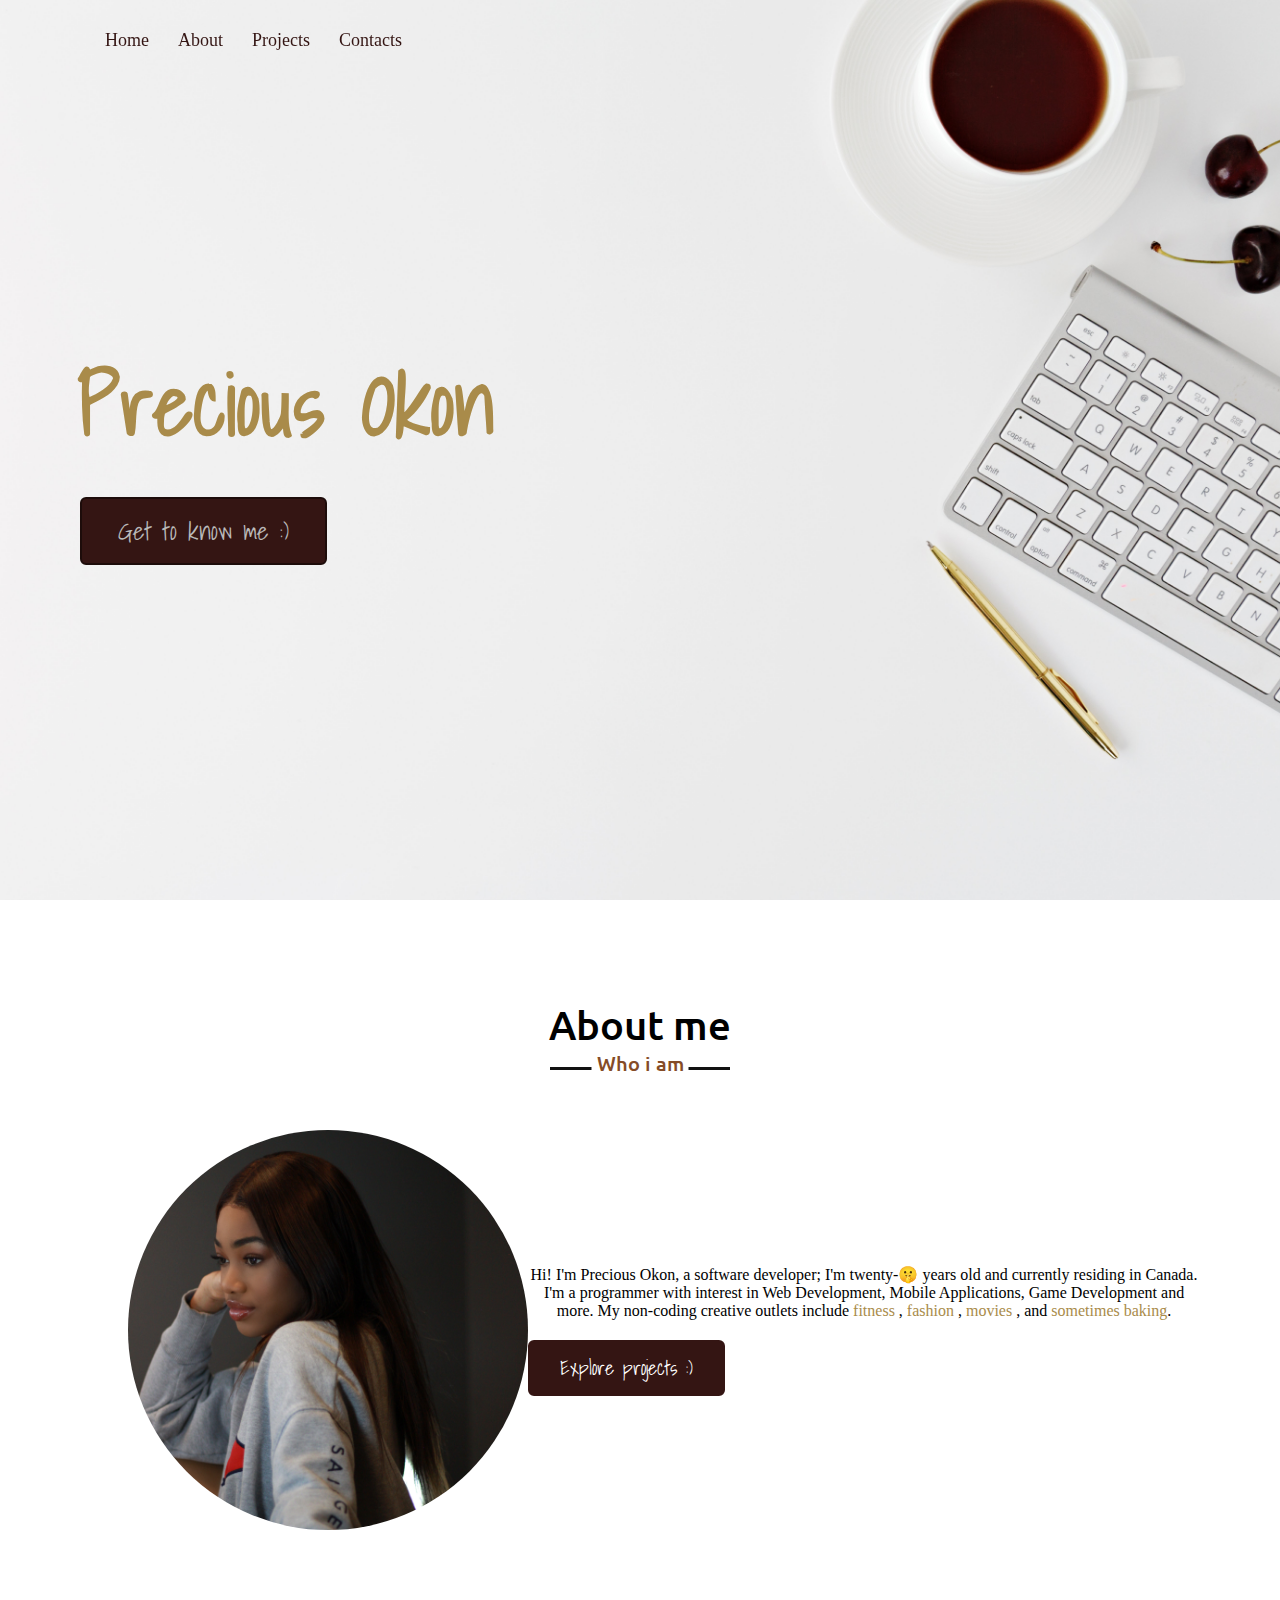
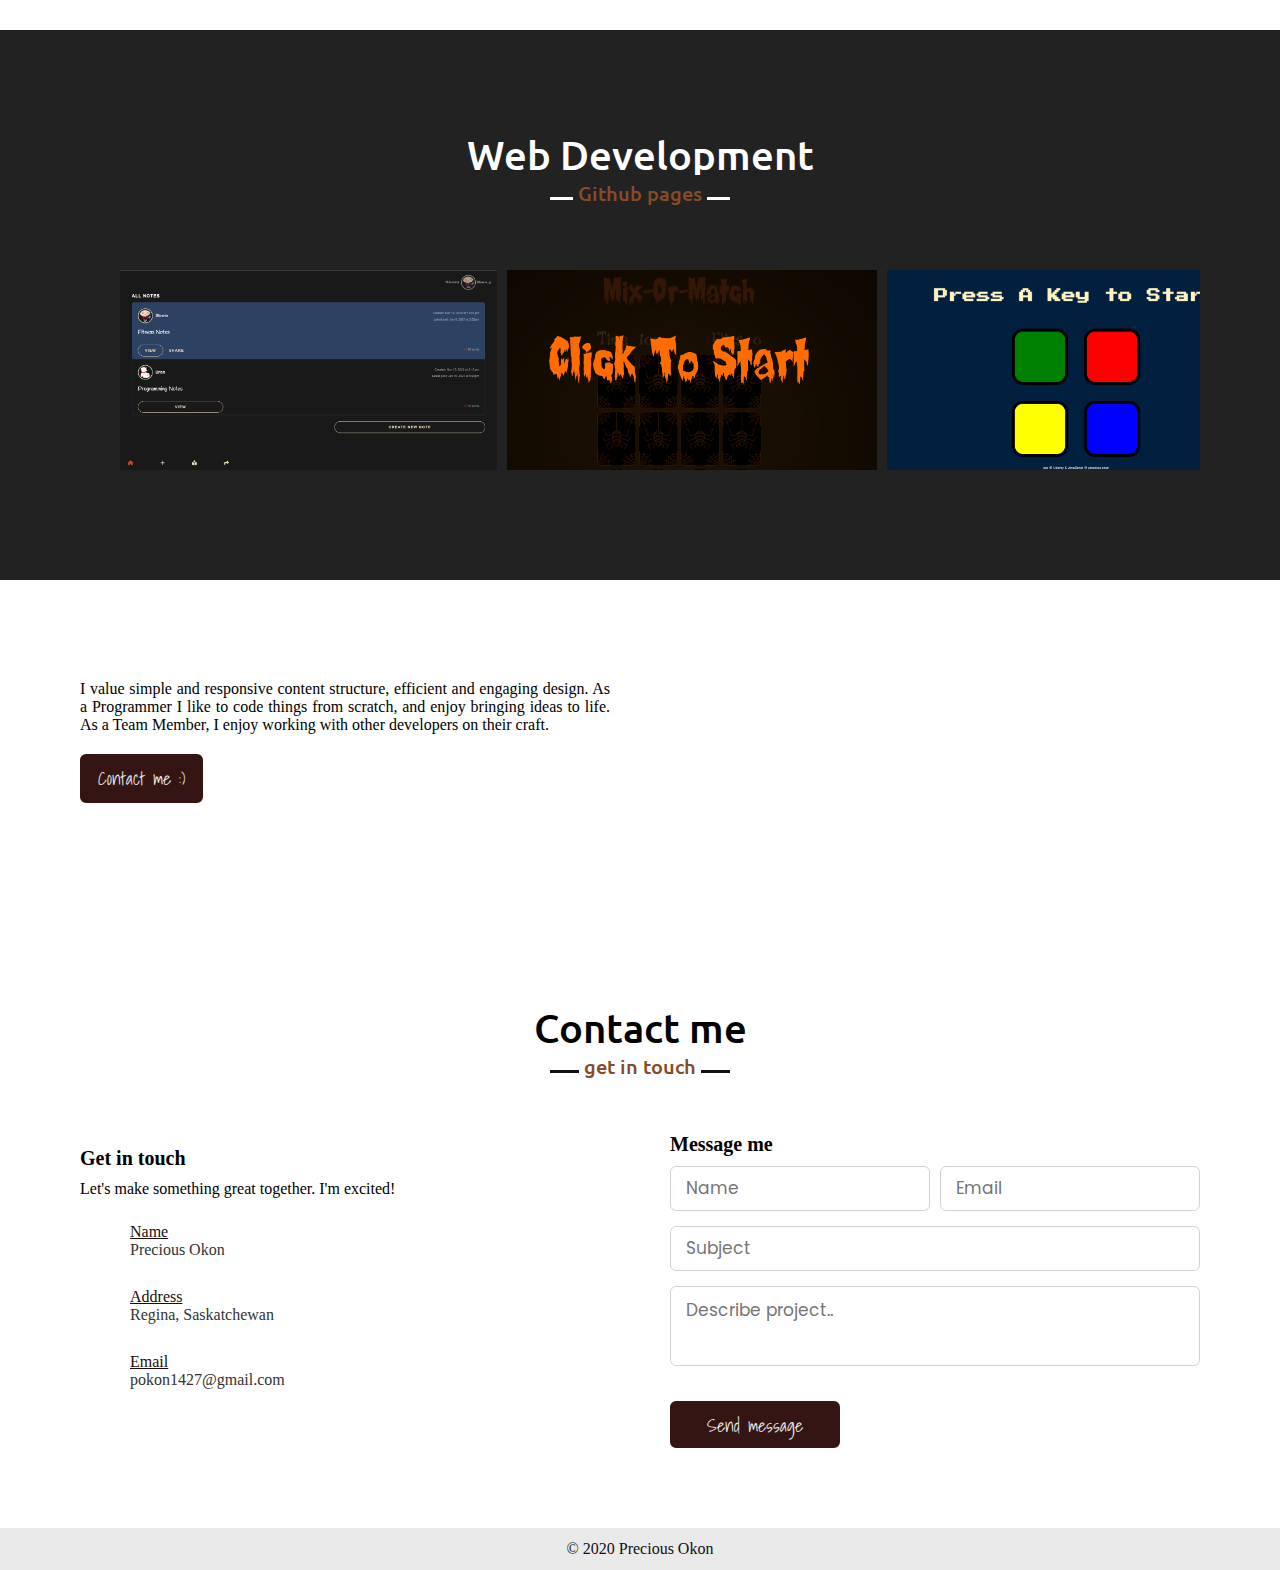
==== index.html @ 1f44113d "Initial commit via uploads" ====
<!DOCTYPE html>
<html lang="en">

<head>
    <meta charset="UTF-8">
    <meta name="viewport" content="width=device-width, initial-scale=1.0">
    <title>Precious Okon</title>
    <link href="mystyle.css" rel="stylesheet">
    <!-- <script src="https://kit.fontawesome.com/a076d05399.js"></script> -->
    <script src="https://cdnjs.cloudflare.com/ajax/libs/typed.js/2.0.11/typed.min.js"></script>
    <script src="https://code.jquery.com/jquery-3.5.1.js"></script>
    <script src="https://cdnjs.cloudflare.com/ajax/libs/waypoints/4.0.1/jquery.waypoints.min.js"></script>
    <script src="https://cdnjs.cloudflare.com/ajax/libs/OwlCarousel2/2.3.4/owl.carousel.min.js"></script>
    <link rel="stylesheet"
        href="https://cdnjs.cloudflare.com/ajax/libs/OwlCarousel2/2.3.4/assets/owl.carousel.min.css" />
        <link rel="preconnect" href="https://fonts.gstatic.com">
    <link href="https://fonts.googleapis.com/css2?family=Merriweather&family=Montserrat&family=Sacramento&display=swap"
        rel="stylesheet">
        <link rel="preconnect" href="https://fonts.googleapis.com"> 
<link rel="preconnect" href="https://fonts.gstatic.com" crossorigin> 
<link href="https://fonts.googleapis.com/css2?family=Shadows+Into+Light&display=swap" rel="stylesheet">
        <link rel="preconnect" href="https://fonts.googleapis.com">
<link rel="preconnect" href="https://fonts.gstatic.com" crossorigin>
<link href="https://fonts.googleapis.com/css2?family=Benne&display=swap" rel="stylesheet">
</head>

<body>
    <div class="scroll-up-btn">
        <i class="fas fa-angle-up"></i>
    </div>
    <nav class="navbar">
        <div class="max-width">

            <ul class="menu">
                <li><a href="#home" class="menu-btn">Home</a></li>
                <li><a href="#about" class="menu-btn">About</a></li>
                <li><a href="#services" class="menu-btn">Projects</a></li>
                <!-- <li><a href="#skills" class="menu-btn">Skills</a></li> -->
                <li><a href="#contact" class="menu-btn">Contacts</a></li>
            </ul>
            <div class="menu-btn">
                <i class="fas fa-bars"></i>
            </div>
        </div>
    </nav>

    <!-- home section start -->
    <section class="home" id="home">
        <div class="max-width">
            <div class="home-content">
                <div class="text-2">Precious Okon</div>
                <div class="text-3"><span class="typing"></span></div>
                <a href="#about">Get to know me :)</a>
            </div>
        </div>
    </section>

    <!-- about section starts here -->
    <section class="about" id="about">
        <div class="max-width">
            <h2 class="title">About me</h2>
            <div class="about-content">
                <div class="column left">
                    <img src="Assets1/banner.jpg" alt="">
                </div>
                <div class="column right">
                    <!-- <div class="text"><span class="typing-2"></span></div> -->
                    <p>Hi! I'm Precious Okon, a software developer; I'm twenty-🤫 years old and currently residing in Canada.
                        I'm a programmer with interest in Web Development, Mobile Applications, Game Development and more. 
                    My non-coding creative outlets include
                     <span class="about-me-links">fitness 
                     </span>, 
                     <span class="about-me-links">
                    fashion
                     </span>,
                     <span class="about-me-links">movies 
                    </span>,  and 
                     <span class="about-me-links">
                    sometimes baking</span>.
                    </p>
                    <a href="#services">Explore projects :)</a>
                </div>
            </div>
        </div>
    </section>

    <!-- Web development projects section starts here -->
    <section class="services" id="services">
        <div class="max-width">
            <h2 class="title">Web Development</h2>
            <div class="serv-content">
               
                <div class="row">
                    <!-- <h2>Current projects</h2> -->
                    <div class="row_posters">
                            <img src="Assets1/netfixcloneDesktopview.png" alt="" class="row_poster row_posterLarge">
                            <img src="Assets1/notemakingapp.png" alt="" class="row_poster row_posterLarge">
                            <img src="Assets1/Screen Shot 2021-03-26 at 11.28.05 PM.png" alt="" class="row_poster row_posterLarge">
                            <img src="Assets1/Screen Shot 2022-01-30 at 10.57.35 PM.png" alt="" class="row_poster row_posterLarge">
                            <img src="Assets1/noteapp.png" alt="" class="row_poster row_posterLarge">
                    </div>
                </div>

            </div>
        </div>
    </section>

    <!-- skills section start  -->
    <section class="skills" id="skills">
        <div class="max-width">
            <div class="skills-content">
                <div class="column left">
                    <p>I value simple and responsive content structure, efficient and engaging design. As a Programmer I like to code things from scratch, and enjoy bringing ideas to life. As a Team Member, I enjoy working with other developers on their craft.</p>
                    <a href="#contact">Contact me :)</a>
                </div>
            </div>
        </div>
    </section>


    <!-- contact section starts  -->

    <section class="contact" id="contact">
        <div class="max-width">
            <h2 class="title">Contact me</h2>
            <div class="contact-content">
                <div class="column left">
                    <div class="text">Get in touch</div>
                    <p>Let's make something great together. I'm excited!</p>
                    <div class="icons">
                        <div class="row">
                            <i class="fas fa-user"></i>
                            <div class="info">
                                <div class="head">Name</div>
                                <div class="sub-title">Precious Okon</div>
                            </div>
                        </div>
                        <div class="row">
                            <i class="fas fa-map-marker-alt"></i>
                            <div class="info">
                                <div class="head">Address</div>
                                <div class="sub-title">Regina, Saskatchewan</div>
                            </div>
                        </div>
                        <div class="row">
                            <i class="fas fa-envelope"></i>
                            <div class="info">
                                <div class="head">Email</div>
                                <div class="sub-title">pokon1427@gmail.com</div>
                            </div>
                        </div>
                    </div>
                </div>
                <div class="column right">
                    <div class="text">Message me</div>
                    <form action="mailto:pokon1427@gmail.com" method="post" enctype="text/plain">
                        <div class="fields">
                            <div class="field name">
                                <input type="text" name="name" placeholder="Name" required>
                            </div>
                            <div class="field emial">
                                <input type="emial" name="mail" placeholder="Email" required>
                            </div>
                        </div>
                        <div class="field">
                            <input type="text" name="subject" placeholder="Subject" required>
                        </div>
                        <div class="field textarea">
                            <textarea cols="30" rows="10" name="project" placeholder="Describe project.." required></textarea>
                        </div>
                        <div class="button">
                            <button type="submit" value="send">Send message</button>
                        </div>
                    </form>
                </div>
            </div>
        </div>
    </section>


    <!-- footer section starts  -->
    <footer>
        <span> <span class= "far fa-copyright"></span>© 2020 Precious Okon</span>
    </footer>



    <script src="myscript.js"></script>
</body>

</html>
---- mystyle.css ----
@import url('https://fonts.googleapis.com/css2?family=Poppins:wght@400;500;600;700&family=Ubuntu:wght@400;500;700&display=swap');

*{
    margin: 0;
    padding: 0;
    box-sizing: border-box;
    text-decoration: none;
}
html {
    scroll-behavior: initial;
}
.max-width{
    max-width: 1300px;
    padding: 0 80px;
    margin: auto;
}

/* Navbar styling*/
.navbar{
    position: fixed;
    width: 100%;
    z-index: 999;
    padding: 30px 0;
    font-family: Didot, serif;
    transition: all 0.3s ease;
}
.navbar.sticky{
    padding: 15px 0;
    background: #EAEAEA;
}

.navbar .max-width{
    display: flex;
    align-items: center;
    justify-content: space-between;
}
.navbar .menu li{
    list-style: none;
    display: inline-block;
}
.navbar .menu li a{
    display: block;
    color: #341513;
    font-size: 18px;
    font-weight: 500;
    margin-left: 25px;
    transition: color 0.3s ease;
}
.navbar .menu li a:hover{
    color: #ebebeb;
}
.navbar.sticky .menu li a:hover{
    color: #ebebeb;
}

/* menu button styling */
.menu-btn{
    color: #341513;
    font-size: 23px;
    cursor: pointer;
}

.scroll-up-btn{
    position: fixed;
    height: 45px;
    width: 42px;
    background: #341513;
    right: 30px;
    bottom: 10px;
    text-align: center;
    line-height: 45px;
    color: #fff;
    z-index: 9999;
    font-size: 30px;
    border-radius: 6px;
    cursor: pointer;
    opacity: 0;
    pointer-events: none;
    transition: all 0.3s ease;
}
.scroll-up-btn.show{
    bottom: 30px;
    opacity: 1;
    pointer-events: auto;
}

/* home section styling */
.home{
    display: flex;
    background: url("Assets1/leone-venter-VieM9BdZKFo-unsplash.jpg") no-repeat center;
    background-size: cover;
    height: 100vh;
    color: #A98B4A;
    min-height: 400px;
    font-family: 'Shadows Into Light', cursive;
}
.home .max-width{
    margin: auto 0 auto 40px;
}
.home .home-content .text-1{
    font-size: 37px;
}
.home .home-content .text-2{
    font-size: 85px;
    font-weight: 600;
    margin-left: -3px;
}
.home .home-content .text-3{
    font-size: 50px;
    margin: 5px 0;
}
.home .home-content .text-3 span{
    color: #b9b9b9;
    font-weight: 600;
}
.home .home-content a{
    display: inline-block;
    background: #341513;
    color: #b9b9b9;
    font-size: 25px;
    padding: 12px 36px;
    margin-top: 20px;
    border-radius: 6px;
    font-family: 'Shadows Into Light', cursive;
    border: 2px solid #1d0c0a;
    transition: all 0.3s ease;
}
.home .home-content a:hover{
    color: #1d0c0a;
    background: none;
}

/* Styling Project row */
.row_poster{
    width: 100%;
    object-fit: contain;
    max-height: 100px;
    margin-right: 10px;
    transition: transform 450ms;
}
.row_posters{
    display: flex;
    overflow-y: hidden;
    overflow-x: scroll;
    padding: 10px;
}
.row_poster:hover{
    transform: scale(1.18);
}
.row_posters::-webkit-scrollbar{
    display: none;
}
.row_posterLarge{
    max-height: 200px;
}
.row_posterLarge:hover{
    transform: scale(1.19);
}
.row{
    color: #eee;
    margin-left: 20px;
}
.row h2{
    font-size: 13px;
}



/* all similar content styling code  */
section{
    padding: 100px 0;
}
.about, .services, .skills, .projects, .contact, footer{
    font-family: Didot, serif;
}
.about .about-content, .services .serv-content, 
.skills .skills-content, .contact .contact-content{
    display:flex;
    flex-wrap: wrap;
    align-items: center;
    justify-content: space-between;
}
section .title{
    position: relative;
    text-align: center;
    font-size: 40px;
    font-weight: 500;
    margin-bottom: 60px;
    padding-bottom: 20px;
    font-family: 'Ubuntu', sans-serif;
}
section .title::before{
    content:"";
    position: absolute;
    bottom: 0px;
    left: 50%;
    width: 180px;
    height: 3px;
    background: #111;
    transform: translateX(-50%);
}
section .title::after{
    position: absolute;
    bottom: -12px;
    left: 50%;
    font-size: 20px;
    color: #854C27;
    padding: 5px;
    background: #fff;
    transform: translateX(-50%);
}
/* about section styling */
.about .title::after{
    content:"Who i am";
}
.about .about-content .left{
    width: 40%;
}
.about .about-content .left img{
    height: 400px;
    width: 400px;
    object-fit: cover;
    border-radius: 200px;
}
.about .about-content .right{
    width: 60%;
}
.about .about-content .right .text{
    font-size: 25px;
    font-weight: 600;
    text-align: center;
    margin-bottom: 20px;
}
.about .about-content .right .text span{
    color: #A98B4A;
}
.about .about-content .right p{
    text-align: center;
}
.about .about-content .right a{
    display: inline-block;
    background: #341513;
    color: #fff;
    font-family: 'Shadows Into Light', cursive;
    font-size: 20px;
    font-weight: 500;
    padding: 10px 30px;
    margin-top: 20px;
    border-radius: 6px;
    border: 2px solid #341513;
    transition: all 0.3s ease;
}
.about .about-content .right a:hover{
    color: #341513;
    background: none;
}
.about-me-links{
    cursor: pointer;
    font-weight: 400;
    color: #A98B4A;
}
.about-me-links:hover{
    color: #e1b555;
}
/* Web section styling */
.services, .projects{
    background:#222;
    color: #fff;
}
.services .title::before,
.projects .title::before{
    background: #fff;
}

.services .title::after,
.projects .title::after{
    background: #222;
    content:"Github pages"
}
.services .serv-content .card{
    width: calc(33% - 20px);
    background: none;
    color: white;
    text-align: center;
    font-family:Didot, serif;
    border-radius: 6px;
    padding: 20px 25px; 
    cursor: pointer;
    transition: all 0.3s ease;
}
#as-a-programmer{
    font-family: 'Shadows Into Light', cursive;
}

.services .serv-content .card:hover{
   background:  #854C27;
   color: #fff;
}

.services .serv-content .card .box{
    transition: all 0.3s ease;
}
.services .serv-content .card:hover .box{
    transform: scale(1.05);
}

.services .serv-content .card text{
    font-size: 25px;
    font-weight: 500;
    margin: 10px 0 7px 0;
}
.services .serv-content a{
    display: inline-block;
    background: #222;
    color: #854C27;
    font-size: 25px;
    padding: 8px 16px;
    margin-top: 20px;
    border-radius: 6px;
    font-family: 'Shadows Into Light', cursive;
    border: 2px solid #222;
    transition: all 0.3s ease;
}
.services .serv-content a:hover{
    transform: scale(1.05);
    background: none;
    color: #222;
}

/* skills section styling */
.skills .title::after{
    content:"what i know";
}
.skills .skills-content .column{
    width: calc(50% - 30px);
}
.skills .skills-content .left .text{
    font-size: 20px;
    font-weight: 600;
    margin-bottom: 10px;
}
.skills .skills-content .left p{
    text-align: justify;
}
.skills .skills-content .left a{
    display: inline-block;
    background: #341513;
    color: #EAEAEA;
    font-family: 'Shadows Into Light', cursive;
    font-size: 18px;
    font-weight: 500;
    padding: 8px 16px;
    margin-top: 20px;
    border-radius: 6px;
    border: 2px solid #341513;
    transition: all 0.3s ease;
}
.skills .skills-content .left a:hover{
    color: #341513;
    background: none;
}
.skills .skills-content .right .bars{
    margin-bottom: 20px;
} 
.skills .skills-content .right .info{
    display: flex;
    margin-bottom: 5px;
    align-items: center;
    justify-content: space-between;
}
.skills .skills-content .right span{
    font-weight: 500;
    font-size: 18px;
}
.skills .skills-content .right .line1{
    height: 5px;
    width: 70%;
    background: #df7861;
} 
.skills .skills-content .right .line2{
    height: 5px;
    width: 95%;
    background: #df7861;
} 
.skills .skills-content .right .line3{
    height: 5px;
    width: 85%;
    background: #df7861;
} 
.skills .skills-content .right .line4{
    height: 5px;
    width: 80%;
    background: #df7861;
} 
.skills .skills-content .right .line5{
    height: 5px;
    width: 60%;
    background: #df7861;
} 
.skills .skills-content .right i{
    font-size: 25px;
    color: lightskyblue;
    cursor: pointer;
    transition: all 0.3s ease;
}
.skills .skills-content .right i:hover{
    transform: scale(1.05);
}



/* projects section styling */

.projects .title::after{
    content: "what i've done";
}
.projects .carousel .card{
    background: #222;
    border-radius: 6px;
    padding: 25px 35px;
    text-align: center;
    transition: all 0.3s ease;
}
.projects .carousel .card:hover{
    background: #ecb390;
}
.projects .carousel .card .box{
    display: flex;
    flex-direction: column;
    align-items: center;
    justify-content: center;
    transition: all 0.3s ease;
}
.projects .carousel .card:hover .box{
    transform: scale(1.05);
}
.projects .carousel .card .text{
    font-size: 25px;
    font-weight: 500;
    margin: 10px 0 7px 0;
}
.projects .carousel .card img{
    height: 150px;
    width: 150px;
    object-fit: cover;
    border-radius: 50%;
    border: 5px solid #d4e2d4;
    transition: all 0.3s ease;
}
.projects .carousel .card:hover img{
    border-color: #fff;
}
.owl-dots{
    text-align: center;
    margin-top: 20px;
}
.owl-dot{
    height: 13px;
    width: 13px;
    margin: 0 5px;
    outline: none!important;
    border-radius: 50%;
    border: 2px solid #d4e2d4!important;
    transition: all 0.5s ease;
}
.owl-dot.active{
    width: 35px;
    border-radius: 14px;
}
.owl-dot.active,
.owl-dot:hover{
    background: #d4e2d4!important;
}

/* contact section styling  */
.contact .title::after{
    content: "get in touch";
}
.contact .contact-content .column{
    width: calc(50% - 30px);
}
.contact .contact-content .text{
    font-size: 20px;
    font-weight: 600;
    margin-bottom: 10px;
}
.contact .contact-content .left p{
    text-align: justify;
}
.contact .contact-content .left .icons{
    margin: 10px 0;
}
.contact .contact-content .row{
    display: flex;
    height: 65px;
    align-items: center;
}
.contact .contact-content .row .info{
    margin-left: 30px;
}
.contact .contact-content .row i{
    font-size: 25px;
    color: lightskyblue;
}
.contact .head{
    color: #1d0c0a;
    text-decoration: underline;
    /* font-weight: 600; */
}
.contact .contact-content .row .info .head{
    font-weight: 500;
}
.contact .contact-content .row .info .sub-title{
    color: #333;
}
.contact .right form .fields{
    display: flex;
}
.contact .right form .field,
.contact .right form .fields .field{
    height: 45px;
    width: 100%;
    margin-bottom: 15px;
}
.contact .right form .textarea{
    height: 80px;
    width: 100%;
}
.contact .right form .name{
    margin-right: 10px;
}
.contact .right form .email{
    margin-left: 10px;
}
.contact .right form .field input,
.contact .right form .textarea textarea{
    height: 100%;
    width: 100%;
    border: 1px solid lightgray;
    border-radius: 6px;
    outline: none;
    padding: 0 15px;
    font-size: 17px;
    font-family: 'Poppins', sans-serif;
}
.contact .right form .textarea textarea{
    padding-top: 10px;
    resize: none;
}
.contact .right form .button{
    height: 47px;
    width: 170px;
}
.contact .right form .button button{
    width: 100%;
    height: 100%;
    cursor: pointer;
    background: #341513;
    color: #EAEAEA;
    font-family: 'Shadows Into Light', cursive;
    font-size: 18px;
    font-weight: 500;
    padding: 8px 16px;
    margin-top: 20px;
    border-radius: 6px;
    border: 2px solid #341513;
    transition: all 0.3s ease;
}
.contact .right form .button button:hover{
    color: #1d0c0a;
    background: none;
}

/* footer section styling starts  */
footer{
    background: #EAEAEA;
    padding: 12px 18px;
    text-align: center;
    color: #111;
}

/* responsive media querry start */
@media (max-width: 1300px){
    .home .max-width{
        margin-left: 0px;
    }
}
@media (max-width: 1104px){
    .about .about-content .left img{
        height: 350px;
        width: 350px;
    }
}
@media (max-width: 991px){
    .max-width{
        padding: 0 50px;
    }
}
@media (max-width: 947px){

    .menu-btn{
        display: block;
        z-index: 999;
    }
    .menu-btn i.active:before{
        content: "\f00d";
    }
    .navbar .menu{
        position: fixed;
        height:100vh;
        width: 100%;
        left: -100%;
        top: 0;
        background: rgba(17, 17, 17, 0.884);
        text-align: center;
        padding-top: 80px;
        transition: all 0.3s ease;
    }
    .navbar .menu.active{
        left: 0;
    }
    .navbar .menu li{
        display: block;
    }
    .navbar .menu li a{
        display: inline-block;
        margin: 20px 0;
        font-size: 25px;
    }
    .home .home-content .text-2{
        font-size: 70px;
    }
    .home .home-content .text-3{
        font-size: 35px;
    }
    .home .home-content a{
        font-size: 23px;
        padding: 10px 30px;
    }
    .max-width{
        max-width: 800px;
    }
    .about .about-content .column{
        width: 100%;
    }
    .about .about-content .left{
        display: flex;
        justify-content: center;
        margin: 0 auto 60px;
    }
    .about .about-content .right{
        flex: 100%;
    }
    .services .serv-content .card{
        width: calc(50% - 10px);
        margin-bottom: 20px;
    }
    .skills .skills-content .column,
    .contact .contact-content .column{
        width:100%;
        margin-bottom: 35px;
    }

}


/* About Project page */
img {
    float: right;
}



@media (max-width: 690px){
    .max-width{
        padding: 0 23px;
    }
    .home .home-content .text-2{
        font-size: 60px;
    }
    .home .home-content .text-3{
        font-size: 32px;
    }
    .home .home-content a{
        font-size: 20px;
    }
    .services .serv-content .card{
        width: 100%;
    }

}
@media (max-width: 500px){
    .home .home-content .text-2{
        font-size: 50px;
    }
    .home .home-content .text-3{
        font-size: 27px;
    }
}
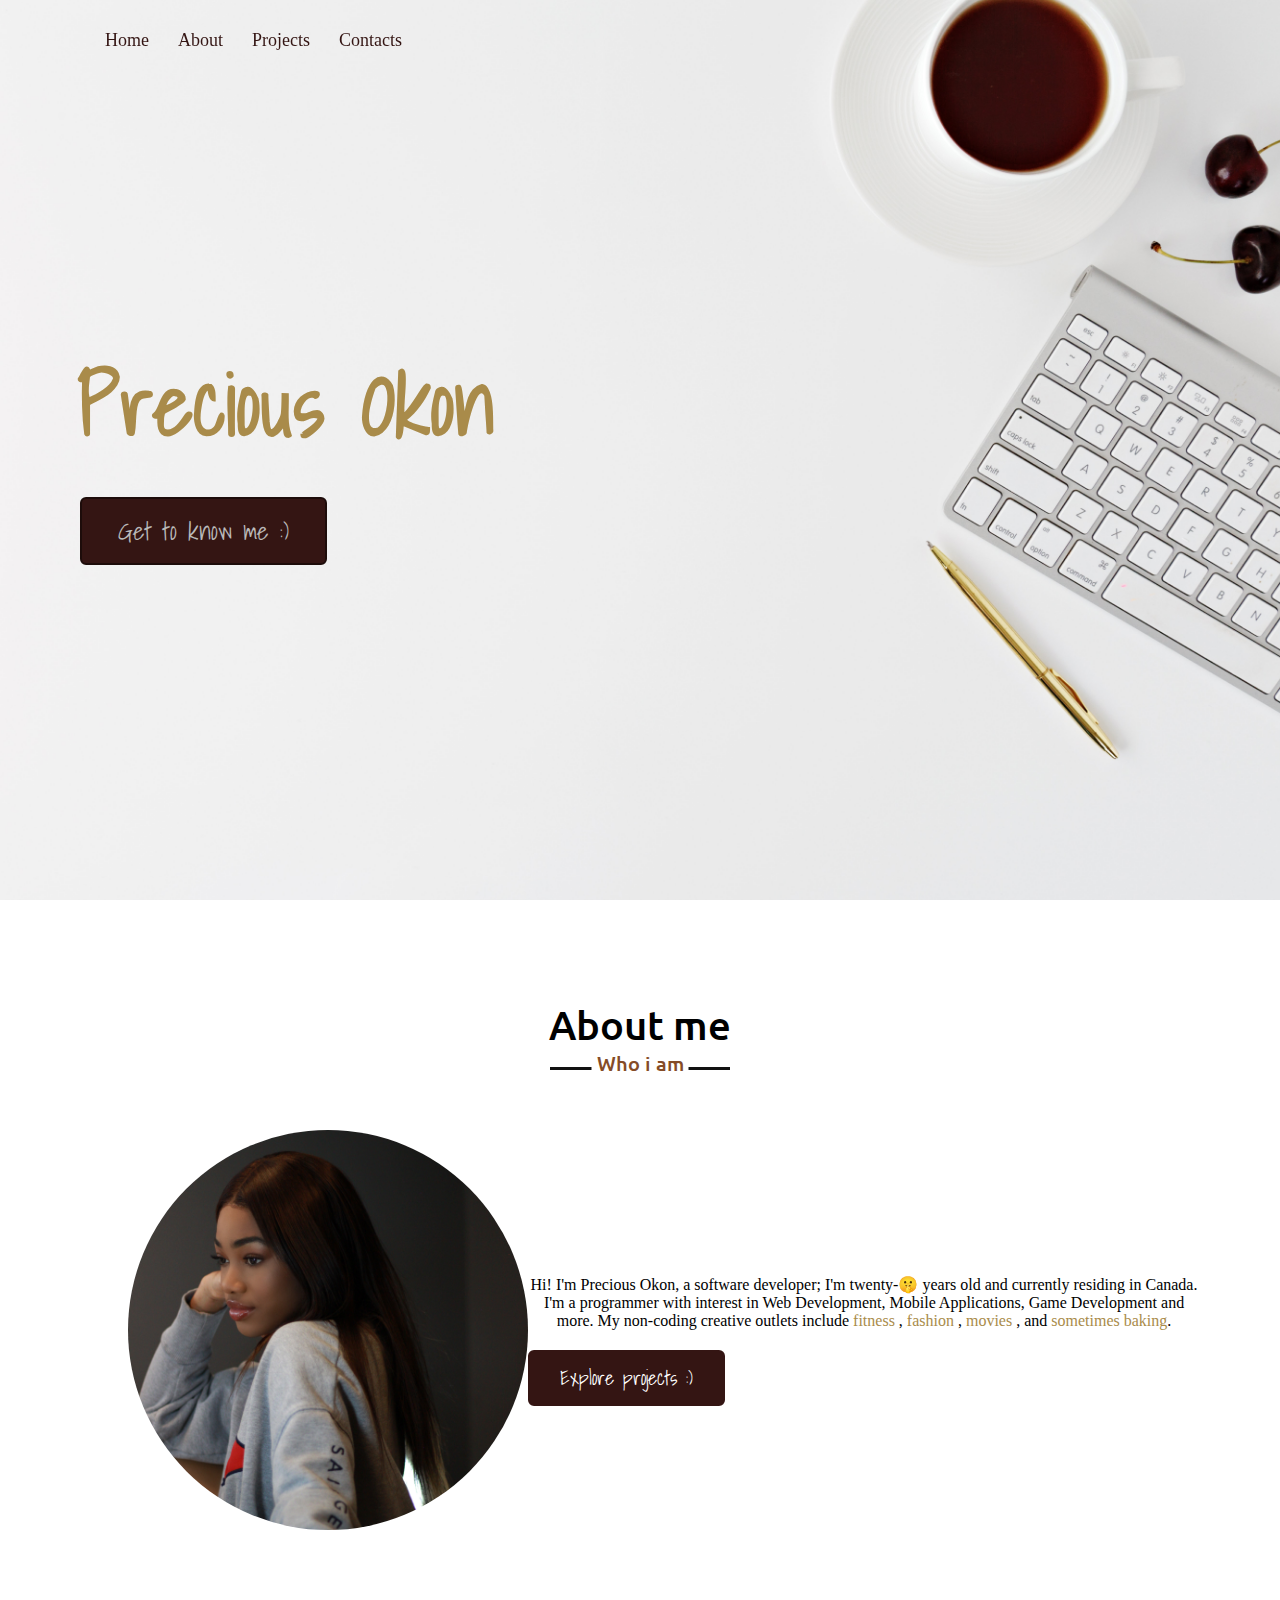
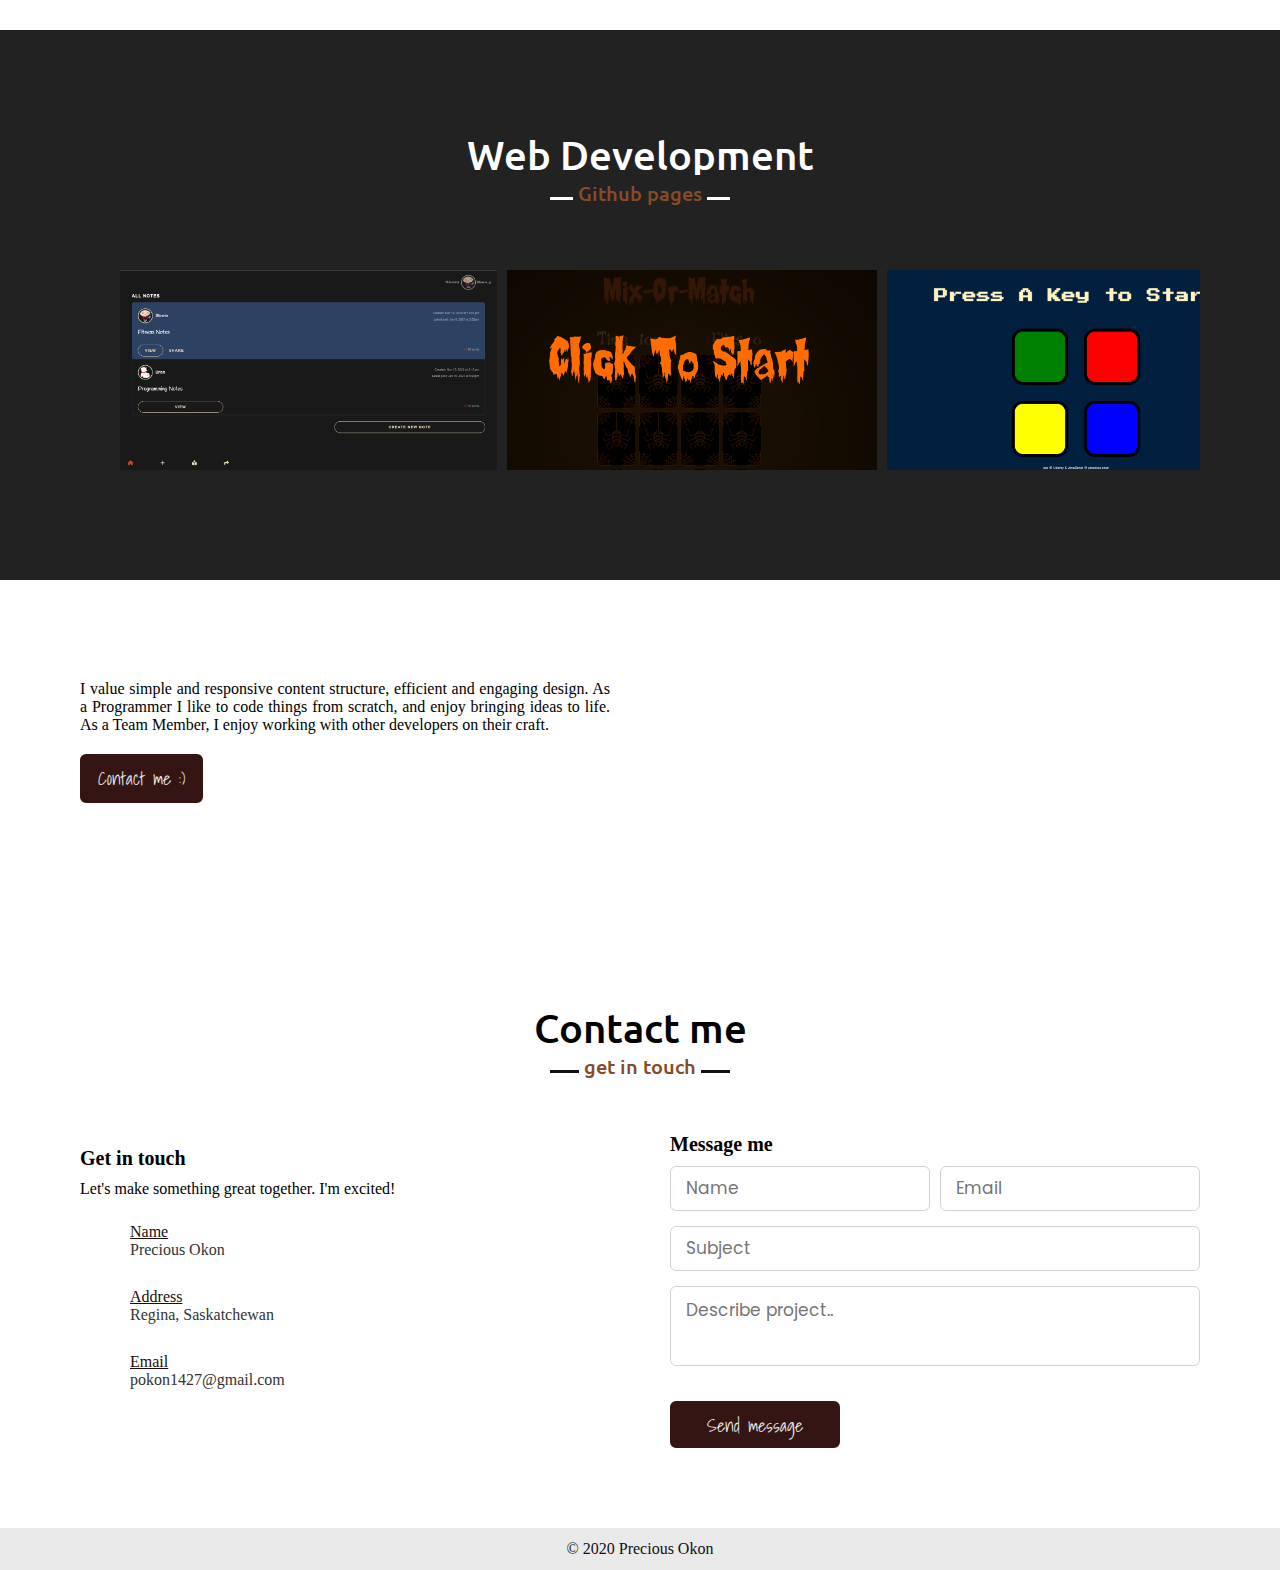
==== commit 283d3520: "Update index.html" ====
--- a/index.html
+++ b/index.html
@@ -64,7 +64,7 @@
                     <img src="Assets1/banner.jpg" alt="">
                 </div>
                 <div class="column right">
-                    <!-- <div class="text"><span class="typing-2"></span></div> -->
+                    <div class="text"><span class="typing-2"></span></div>
                     <p>Hi! I'm Precious Okon, a software developer; I'm twenty-🤫 years old and currently residing in Canada.
                         I'm a programmer with interest in Web Development, Mobile Applications, Game Development and more. 
                     My non-coding creative outlets include
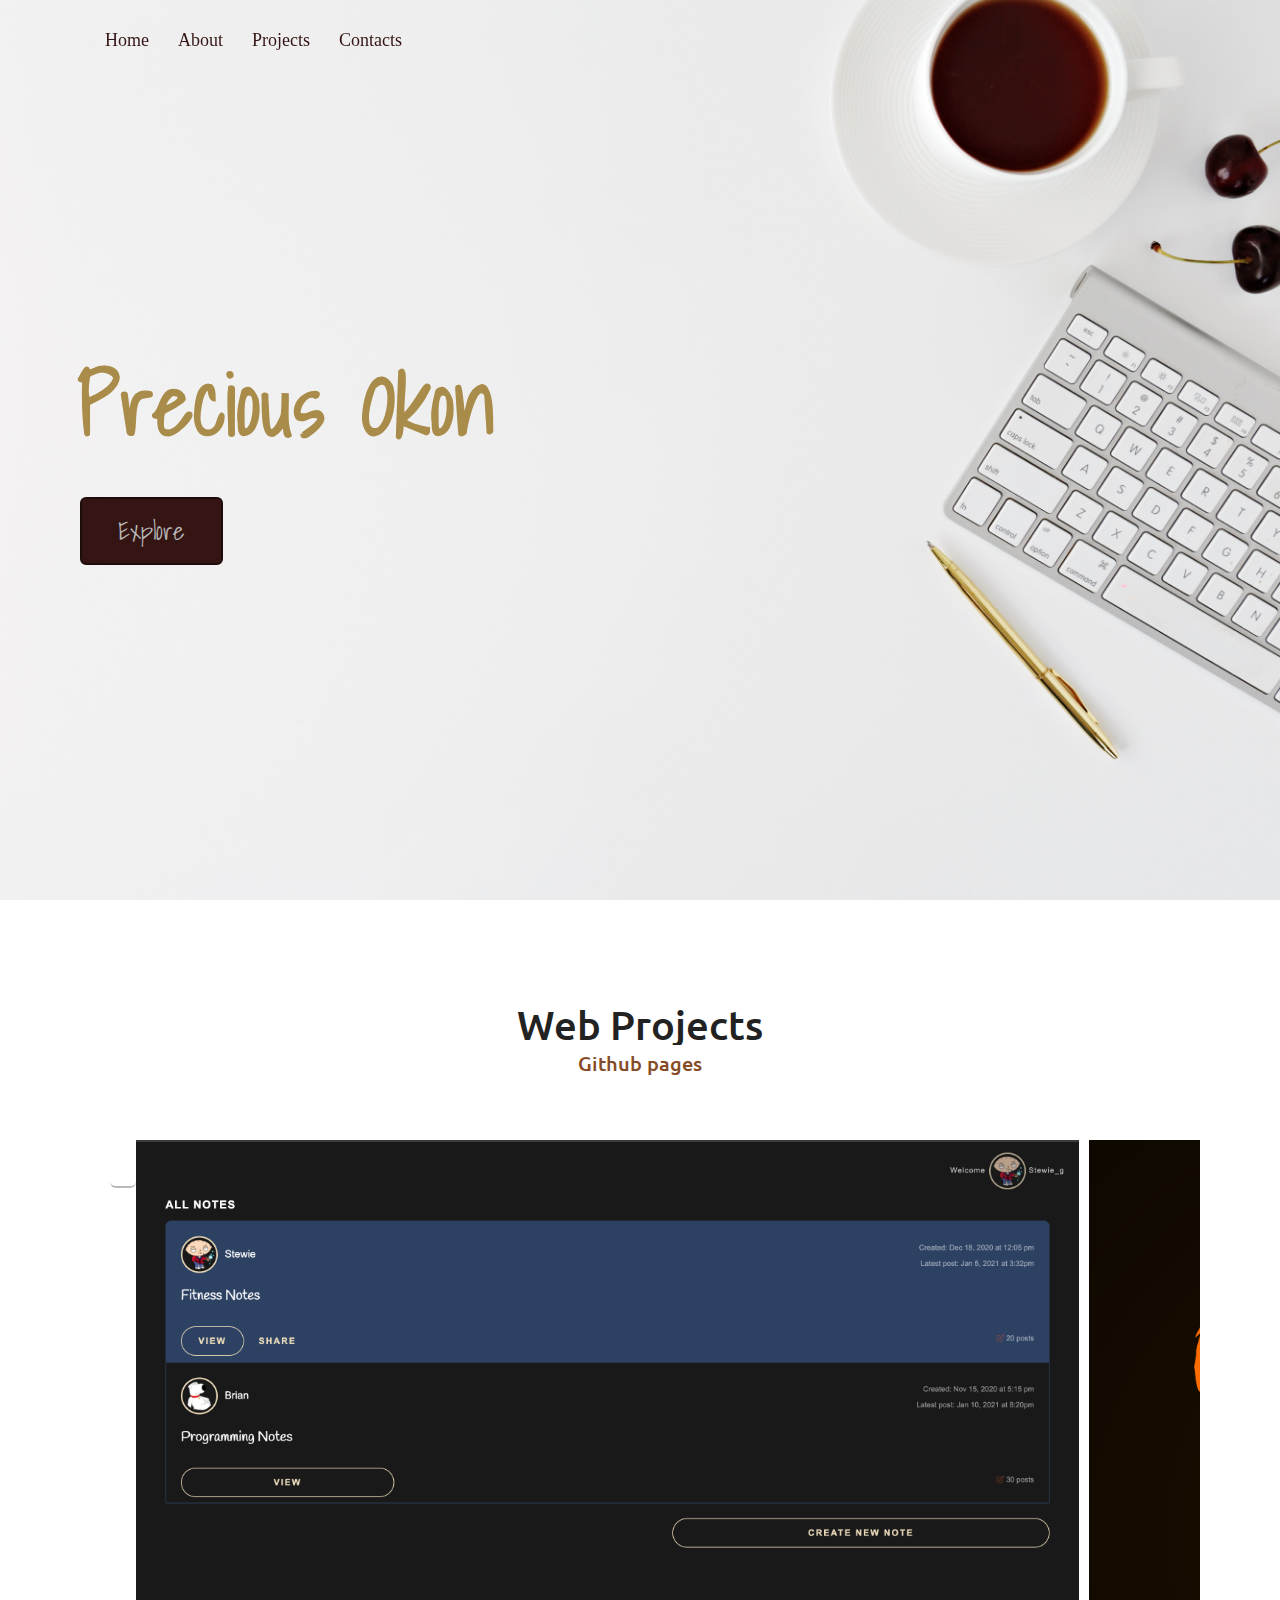
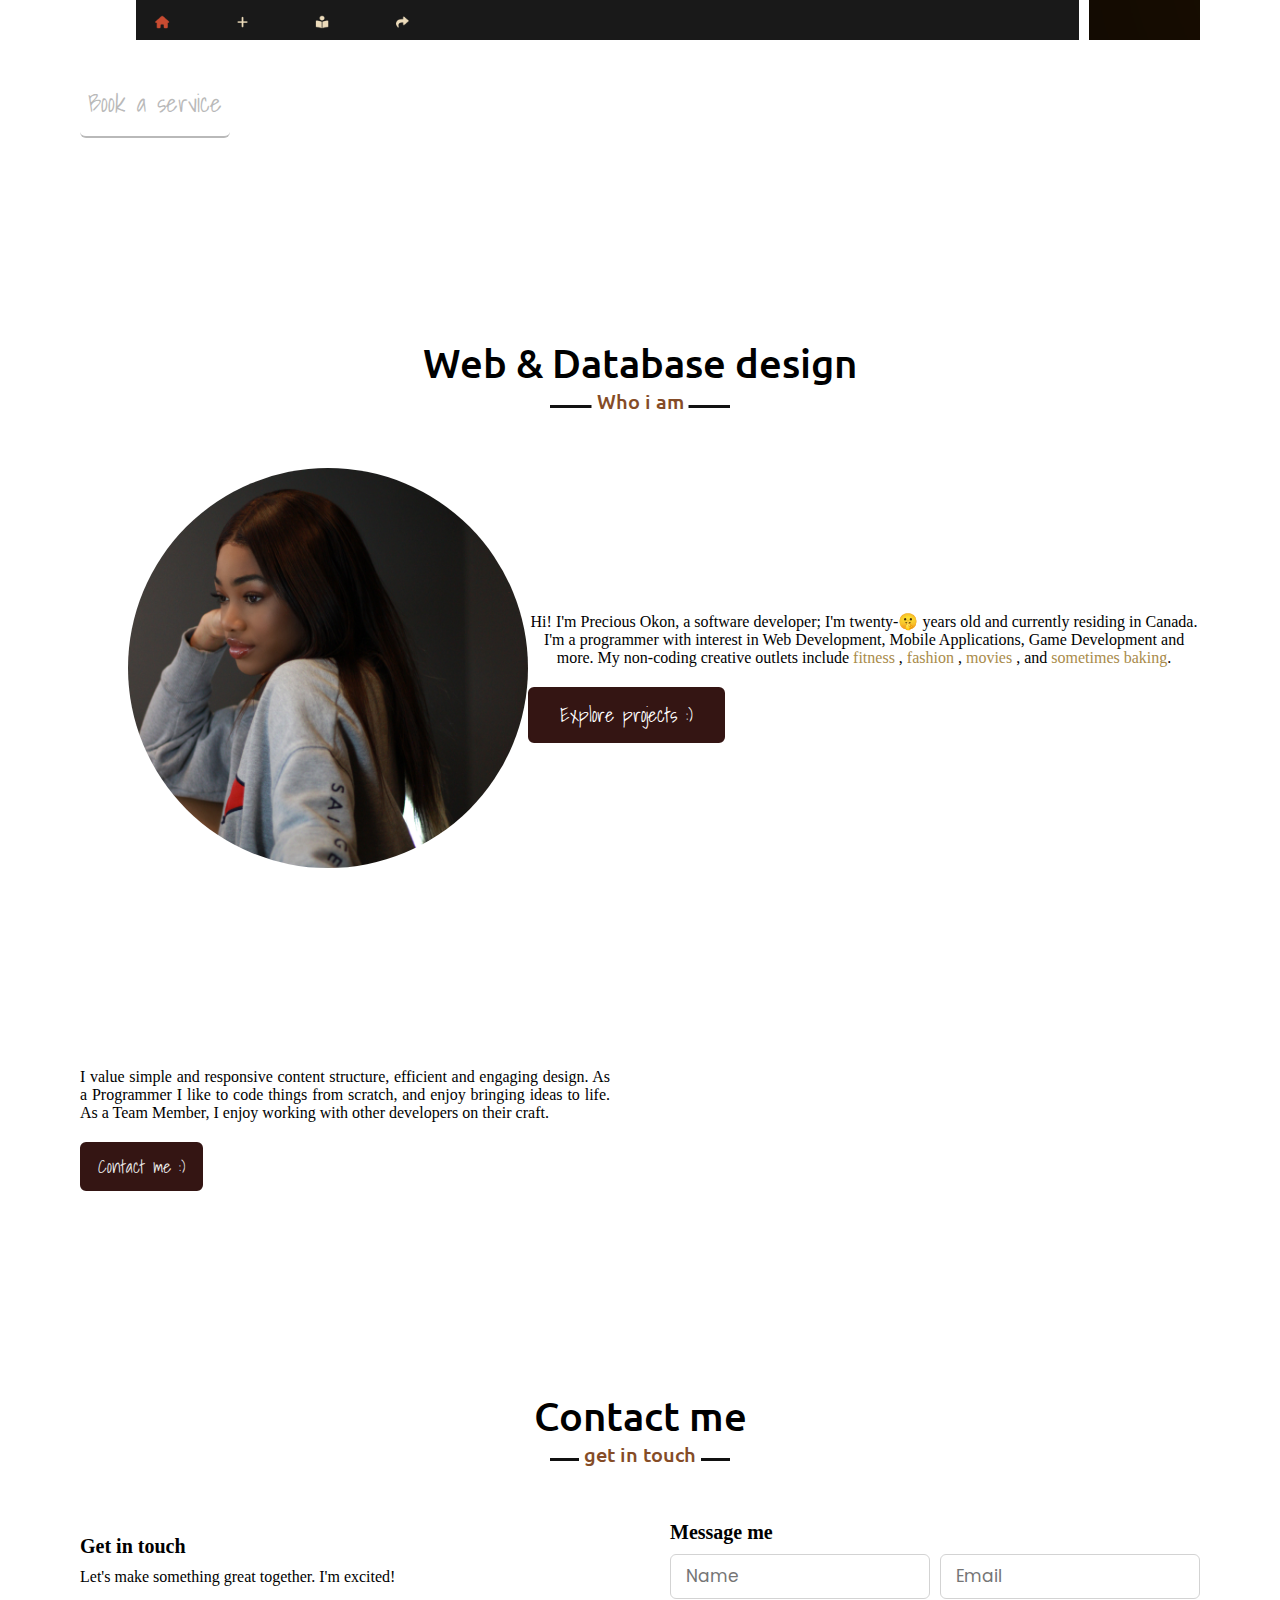
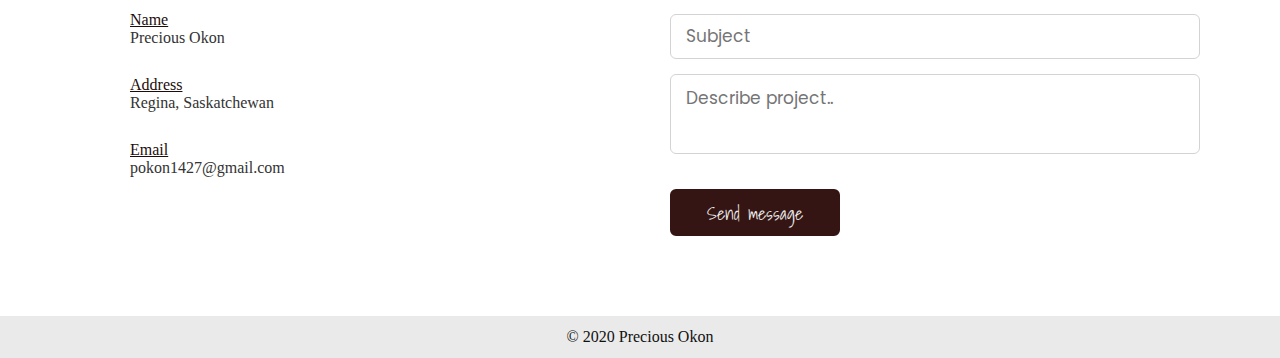
==== commit 35e57b21: "update html and css files" ====
--- a/index.html
+++ b/index.html
@@ -6,7 +6,7 @@
     <meta name="viewport" content="width=device-width, initial-scale=1.0">
     <title>Precious Okon</title>
     <link href="mystyle.css" rel="stylesheet">
-    <!-- <script src="https://kit.fontawesome.com/a076d05399.js"></script> -->
+    <link rel="stylesheet" href="https://cdnjs.cloudflare.com/ajax/libs/font-awesome/6.2.0/css/all.min.css" integrity="sha512-xh6O/CkQoPOWDdYTDqeRdPCVd1SpvCA9XXcUnZS2FmJNp1coAFzvtCN9BmamE+4aHK8yyUHUSCcJHgXloTyT2A==" crossorigin="anonymous" referrerpolicy="no-referrer" />
     <script src="https://cdnjs.cloudflare.com/ajax/libs/typed.js/2.0.11/typed.min.js"></script>
     <script src="https://code.jquery.com/jquery-3.5.1.js"></script>
     <script src="https://cdnjs.cloudflare.com/ajax/libs/waypoints/4.0.1/jquery.waypoints.min.js"></script>
@@ -26,11 +26,10 @@
 
 <body>
     <div class="scroll-up-btn">
-        <i class="fas fa-angle-up"></i>
+        <i class="fa-solid fa-arrow-up"></i>
     </div>
     <nav class="navbar">
         <div class="max-width">
-
             <ul class="menu">
                 <li><a href="#home" class="menu-btn">Home</a></li>
                 <li><a href="#about" class="menu-btn">About</a></li>
@@ -50,7 +49,32 @@
             <div class="home-content">
                 <div class="text-2">Precious Okon</div>
                 <div class="text-3"><span class="typing"></span></div>
-                <a href="#about">Get to know me :)</a>
+                <a href="aboutproject.html">Explore</a>
+                <!-- <a href="aboutproject.html">Book a service</a> -->
+            </div>
+        </div>
+    </section>
+
+    <!-- Web development projects section starts here -->
+    <section class="services" id="services">
+        <div class="max-width">
+            <h2 class="title">Web Projects</h2>
+            <div class="serv-content">
+               
+                <div class="row">
+                    <div class="row_posters">
+                        <div class="row_posters_img">
+                            <a href="">
+                                <img src="Assets1/netfixcloneDesktopview.png" alt="" class="row_poster row_posterLarge">
+                            </a>
+                        </div>
+                            <img src="Assets1/notemakingapp.png" alt="" class="row_poster row_posterLarge">
+                            <img src="Assets1/Screen Shot 2021-03-26 at 11.28.05 PM.png" alt="" class="row_poster row_posterLarge">
+                            <img src="Assets1/Screen Shot 2022-01-30 at 10.57.35 PM.png" alt="" class="row_poster row_posterLarge">
+                            <img src="Assets1/noteapp.png" alt="" class="row_poster row_posterLarge">
+                    </div>
+                </div>
+                <a href="aboutproject.html">Book a service</a>
             </div>
         </div>
     </section>
@@ -58,7 +82,7 @@
     <!-- about section starts here -->
     <section class="about" id="about">
         <div class="max-width">
-            <h2 class="title">About me</h2>
+            <h2 class="title">Web & Database design</h2>
             <div class="about-content">
                 <div class="column left">
                     <img src="Assets1/banner.jpg" alt="">
@@ -84,26 +108,7 @@
         </div>
     </section>
 
-    <!-- Web development projects section starts here -->
-    <section class="services" id="services">
-        <div class="max-width">
-            <h2 class="title">Web Development</h2>
-            <div class="serv-content">
-               
-                <div class="row">
-                    <!-- <h2>Current projects</h2> -->
-                    <div class="row_posters">
-                            <img src="Assets1/netfixcloneDesktopview.png" alt="" class="row_poster row_posterLarge">
-                            <img src="Assets1/notemakingapp.png" alt="" class="row_poster row_posterLarge">
-                            <img src="Assets1/Screen Shot 2021-03-26 at 11.28.05 PM.png" alt="" class="row_poster row_posterLarge">
-                            <img src="Assets1/Screen Shot 2022-01-30 at 10.57.35 PM.png" alt="" class="row_poster row_posterLarge">
-                            <img src="Assets1/noteapp.png" alt="" class="row_poster row_posterLarge">
-                    </div>
-                </div>
-
-            </div>
-        </div>
-    </section>
+   
 
     <!-- skills section start  -->
     <section class="skills" id="skills">
--- a/mystyle.css
+++ b/mystyle.css
@@ -83,7 +83,16 @@
     opacity: 1;
     pointer-events: auto;
 }
-
+.go-back-btn{
+    font-size: 23px;
+    color: #b9b9b9;
+    padding: 0 30px ;
+    padding-top: 10px;
+    transition: all 0.3s ease;
+}
+.go-back-btn:hover{
+    color: #1d0c0a;
+}
 /* home section styling */
 .home{
     display: flex;
@@ -110,7 +119,7 @@
     margin: 5px 0;
 }
 .home .home-content .text-3 span{
-    color: #b9b9b9;
+    color: #1d0c0a;
     font-weight: 600;
 }
 .home .home-content a{
@@ -125,9 +134,11 @@
     border: 2px solid #1d0c0a;
     transition: all 0.3s ease;
 }
+
 .home .home-content a:hover{
     color: #1d0c0a;
     background: none;
+    border: none;
 }
 
 /* Styling Project row */
@@ -151,7 +162,7 @@
     display: none;
 }
 .row_posterLarge{
-    max-height: 200px;
+    max-height: 500px;
 }
 .row_posterLarge:hover{
     transform: scale(1.19);
@@ -160,9 +171,7 @@
     color: #eee;
     margin-left: 20px;
 }
-.row h2{
-    font-size: 13px;
-}
+
 
 
 
@@ -264,8 +273,8 @@
 }
 /* Web section styling */
 .services, .projects{
-    background:#222;
-    color: #fff;
+    background:#fff;
+    color: #222;
 }
 .services .title::before,
 .projects .title::before{
@@ -274,7 +283,6 @@
 
 .services .title::after,
 .projects .title::after{
-    background: #222;
     content:"Github pages"
 }
 .services .serv-content .card{
@@ -311,20 +319,22 @@
 }
 .services .serv-content a{
     display: inline-block;
-    background: #222;
-    color: #854C27;
+    /* background: #222; */
+    color: #b9b9b9;
     font-size: 25px;
-    padding: 8px 16px;
+    padding: 13px 8px;
     margin-top: 20px;
     border-radius: 6px;
     font-family: 'Shadows Into Light', cursive;
-    border: 2px solid #222;
+    border-bottom: 2px solid #b9b9b9;
     transition: all 0.3s ease;
 }
 .services .serv-content a:hover{
     transform: scale(1.05);
     background: none;
-    color: #222;
+    color: #1d0c0a;
+    border-bottom: 2px solid #1d0c0a;
+
 }
 
 /* skills section styling */
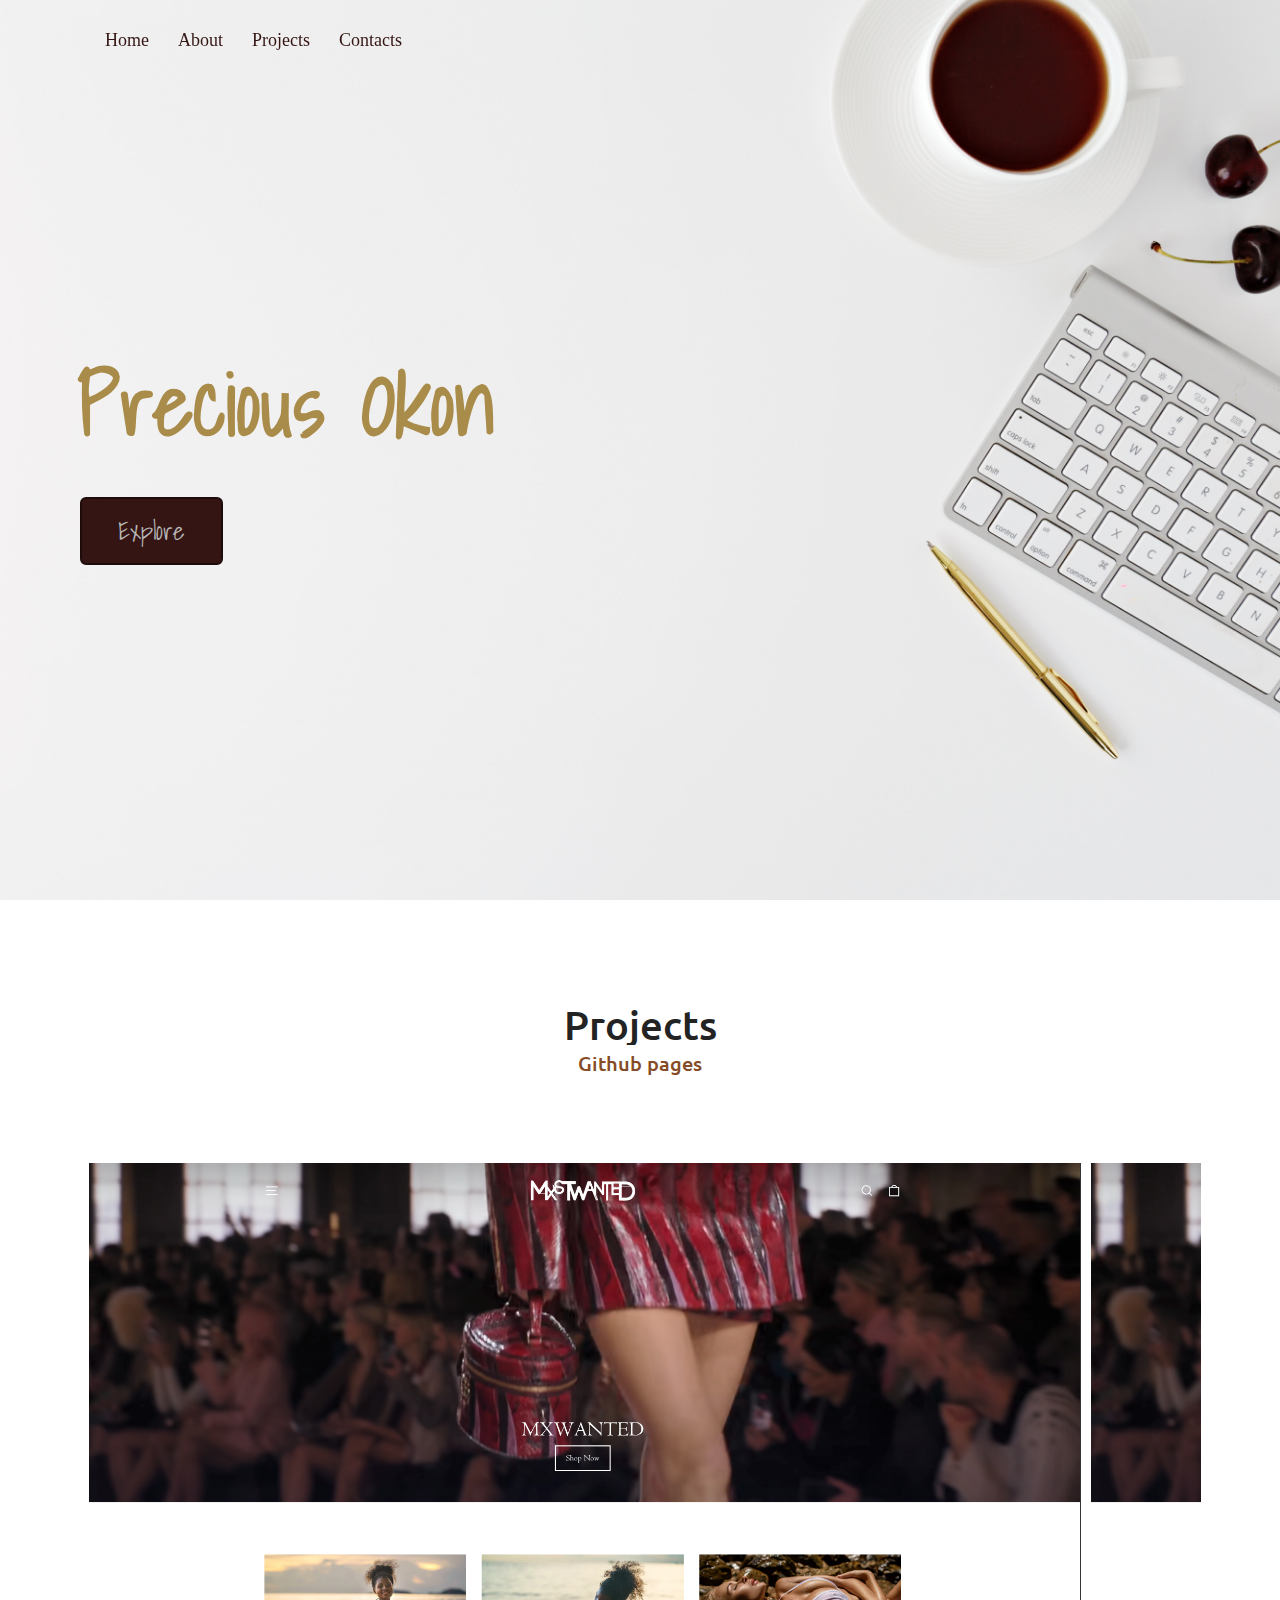
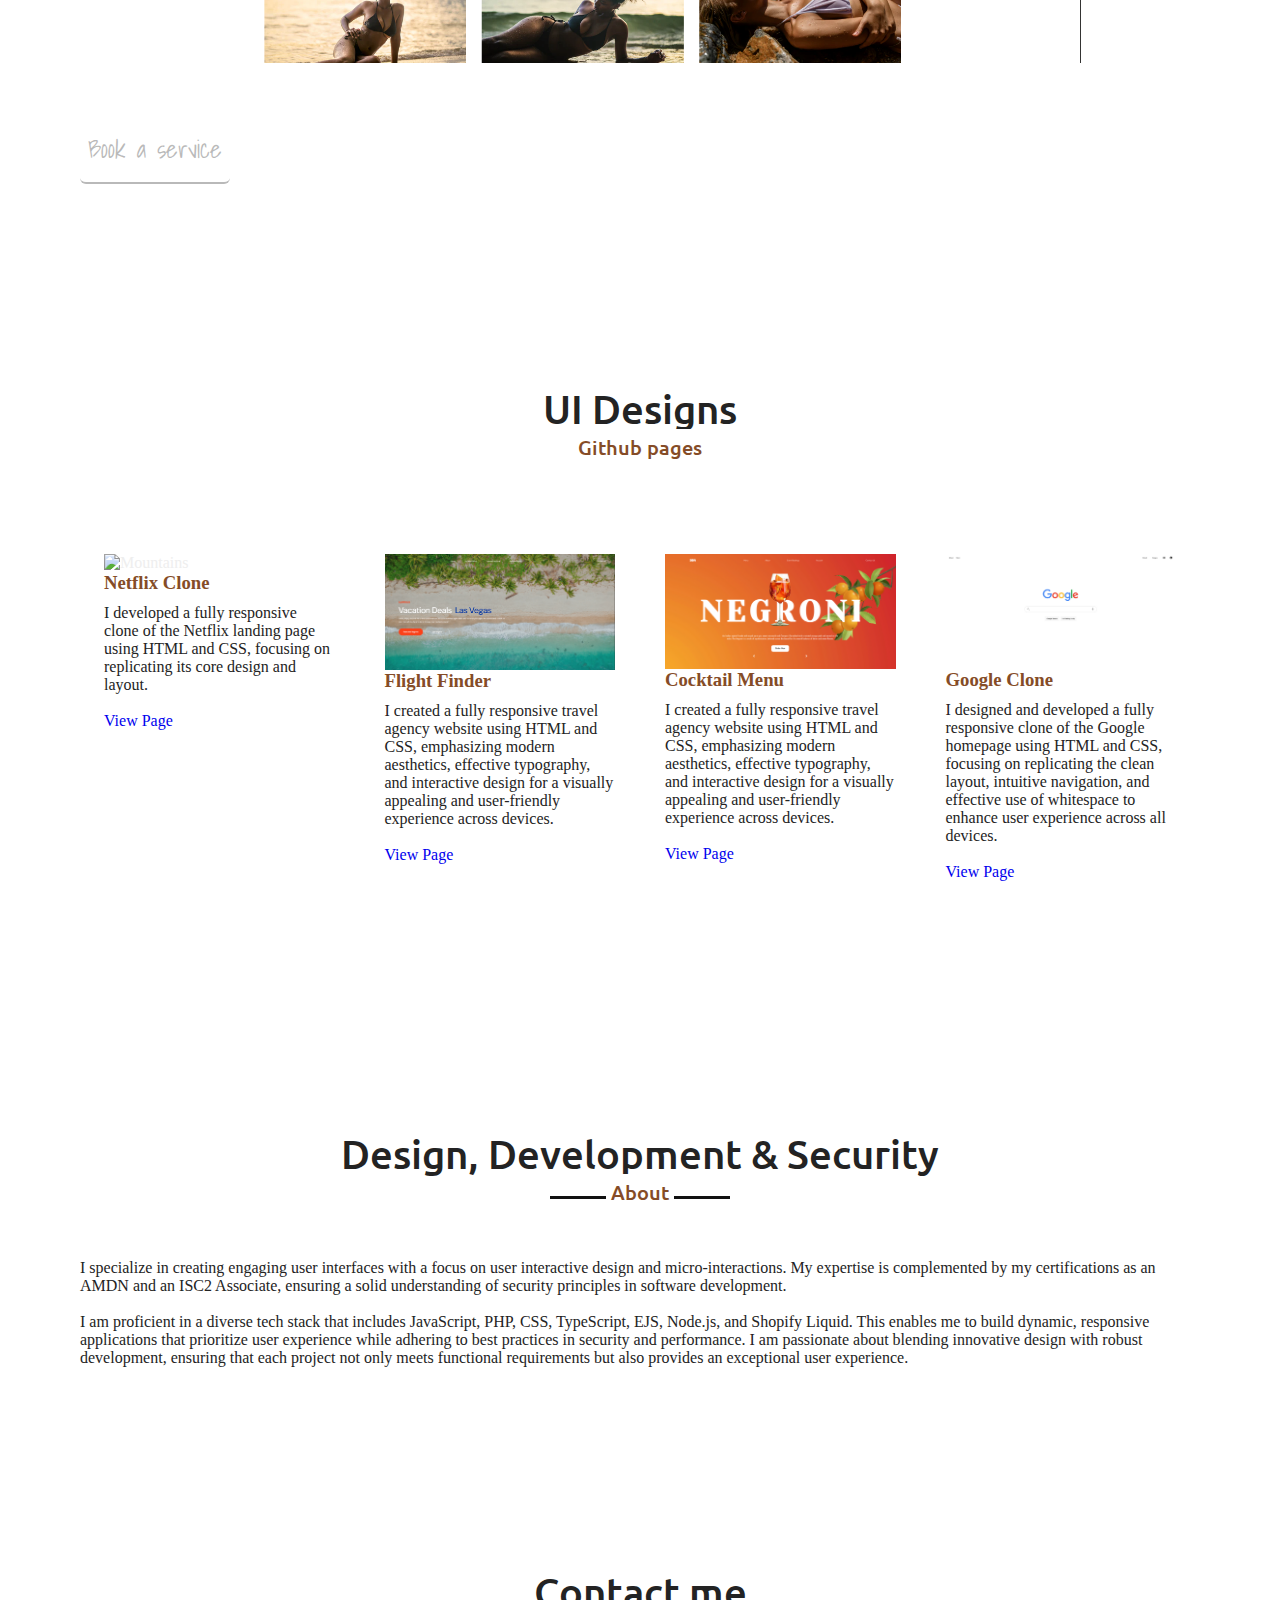
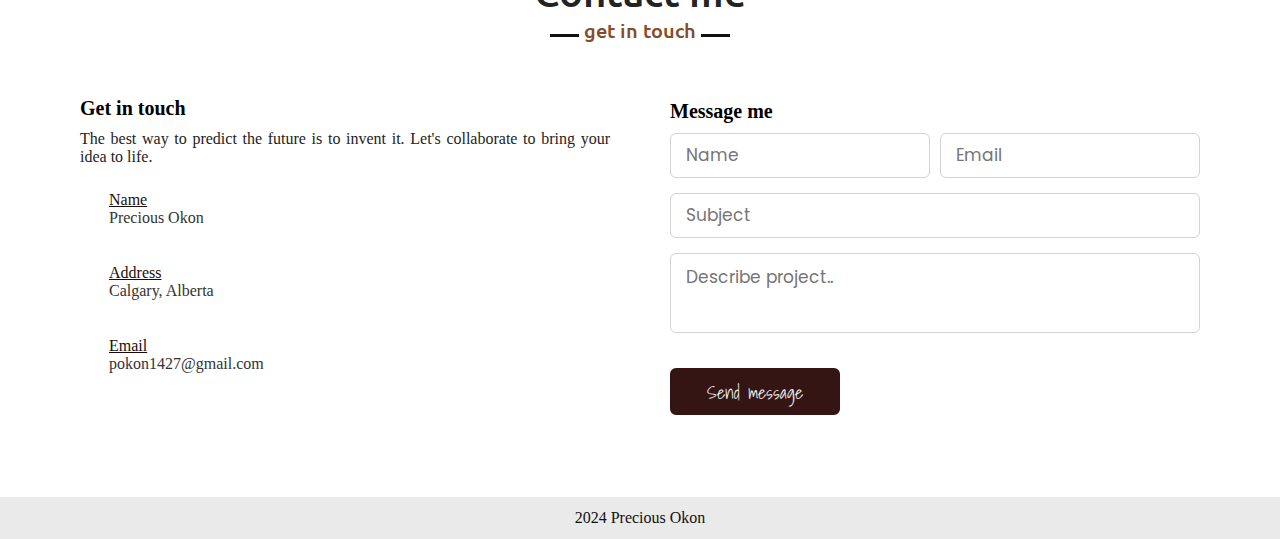
==== commit cef32c22: "update projects" ====
--- a/index.html
+++ b/index.html
@@ -4,7 +4,7 @@
 <head>
     <meta charset="UTF-8">
     <meta name="viewport" content="width=device-width, initial-scale=1.0">
-    <title>Precious Okon</title>
+    <title>Precious Okon - Portfolio</title>
     <link href="mystyle.css" rel="stylesheet">
     <link rel="stylesheet" href="https://cdnjs.cloudflare.com/ajax/libs/font-awesome/6.2.0/css/all.min.css" integrity="sha512-xh6O/CkQoPOWDdYTDqeRdPCVd1SpvCA9XXcUnZS2FmJNp1coAFzvtCN9BmamE+4aHK8yyUHUSCcJHgXloTyT2A==" crossorigin="anonymous" referrerpolicy="no-referrer" />
     <script src="https://cdnjs.cloudflare.com/ajax/libs/typed.js/2.0.11/typed.min.js"></script>
@@ -58,69 +58,94 @@
     <!-- Web development projects section starts here -->
     <section class="services" id="services">
         <div class="max-width">
-            <h2 class="title">Web Projects</h2>
+            <h2 class="title">Projects</h2>
             <div class="serv-content">
                
                 <div class="row">
                     <div class="row_posters">
-                        <div class="row_posters_img">
-                            <a href="">
-                                <img src="Assets1/netfixcloneDesktopview.png" alt="" class="row_poster row_posterLarge">
-                            </a>
-                        </div>
-                            <img src="Assets1/notemakingapp.png" alt="" class="row_poster row_posterLarge">
-                            <img src="Assets1/Screen Shot 2021-03-26 at 11.28.05 PM.png" alt="" class="row_poster row_posterLarge">
-                            <img src="Assets1/Screen Shot 2022-01-30 at 10.57.35 PM.png" alt="" class="row_poster row_posterLarge">
-                            <img src="Assets1/noteapp.png" alt="" class="row_poster row_posterLarge">
+                            <img src="Assets1/shopify-project.png" alt="" class="row_poster row_posterLarge">
+                            <img src="Assets1/shopify-project.png" alt="" class="row_poster row_posterLarge">
                     </div>
                 </div>
                 <a href="aboutproject.html">Book a service</a>
             </div>
         </div>
+    </section>
+
+
+    <!-- Ui designs -->
+    <section class="services" id="uidesign">
+        <h2 class="title">UI Designs</h2>
+    <div class="max-width">
+
+
+        <!-- Portfolio Gallery Grid -->
+<div class="row">
+    <div class="column">
+      <div class="content">
+        <img src="/Assets1/netfixcloneDesktopview.png" alt="Mountains" style="width:100%">
+        <div class="contenttext">
+            <h3>Netflix Clone</h3>
+            <p>I developed a fully responsive clone of the Netflix landing page using HTML and CSS, focusing on replicating its core design and layout.<br><br>
+                <a href="https://jaeleen.github.io/Netflix-Clone/">View Page</a>
+            </p>
+        </div>
+        
+      </div>
+    </div>
+    <div class="column">
+      <div class="content">
+      <img src="/Assets1/Flight finder-UI project.png" alt="Lights" style="width:100%">
+        <h3>Flight Finder</h3>
+        <p>I created a fully responsive travel agency website using HTML and CSS, emphasizing modern aesthetics, effective typography, and interactive design for a visually appealing and user-friendly experience across devices. <br> <br>
+
+            <a href="https://jaeleen.github.io/Flight-Finder/">View Page</a>
+        </p>
+      </div>
+    </div>
+    <div class="column">
+      <div class="content">
+      <img src="/Assets1/Cocktailmenu-project.png" alt="Nature" style="width:100%">
+        <h3>Cocktail Menu</h3>
+        <p>I created a fully responsive travel agency website using HTML and CSS, emphasizing modern aesthetics, effective typography, and interactive design for a visually appealing and user-friendly experience across devices. <br> <br>
+
+            <a href="https://jaeleen.github.io/Netflix-Clone/">View Page</a>
+        </p>
+      </div>
+    </div>
+    <div class="column">
+        <div class="content">
+        <img src="/Assets1/googleclone.png" alt="Nature" style="width:100%">
+          <h3>Google Clone</h3>
+          <p>I designed and developed a fully responsive clone of the Google homepage using HTML and CSS, focusing on replicating the clean layout, intuitive navigation, and effective use of whitespace to enhance user experience across all devices. <br><br>
+            <a href="https://jaeleen.github.io/GoogleClone/">View Page</a>
+          </p>
+        </div>
+      </div>
+    
+</div>
+  <!-- END GRID -->
+   </div>
     </section>
 
     <!-- about section starts here -->
     <section class="about" id="about">
         <div class="max-width">
-            <h2 class="title">Web & Database design</h2>
+            <h2 class="title">Design, Development & Security</h2>
             <div class="about-content">
-                <div class="column left">
-                    <img src="Assets1/banner.jpg" alt="">
-                </div>
-                <div class="column right">
-                    <div class="text"><span class="typing-2"></span></div>
-                    <p>Hi! I'm Precious Okon, a software developer; I'm twenty-🤫 years old and currently residing in Canada.
-                        I'm a programmer with interest in Web Development, Mobile Applications, Game Development and more. 
-                    My non-coding creative outlets include
-                     <span class="about-me-links">fitness 
-                     </span>, 
-                     <span class="about-me-links">
-                    fashion
-                     </span>,
-                     <span class="about-me-links">movies 
-                    </span>,  and 
-                     <span class="about-me-links">
-                    sometimes baking</span>.
+            
+                <div class="">
+                    <p>I specialize in creating engaging user interfaces with a focus on user interactive design and micro-interactions. My expertise is complemented by my certifications as an AMDN and an ISC2 Associate, ensuring a solid understanding of security principles in software development.
+                        <br><br>
+                        I am proficient in a diverse tech stack that includes JavaScript, PHP, CSS, TypeScript, EJS, Node.js, and Shopify Liquid. This enables me to build dynamic, responsive applications that prioritize user experience while adhering to best practices in security and performance.
+                        
+                        I am passionate about blending innovative design with robust development, ensuring that each project not only meets functional requirements but also provides an exceptional user experience.
                     </p>
-                    <a href="#services">Explore projects :)</a>
-                </div>
-            </div>
-        </div>
-    </section>
-
-   
-
-    <!-- skills section start  -->
-    <section class="skills" id="skills">
-        <div class="max-width">
-            <div class="skills-content">
-                <div class="column left">
-                    <p>I value simple and responsive content structure, efficient and engaging design. As a Programmer I like to code things from scratch, and enjoy bringing ideas to life. As a Team Member, I enjoy working with other developers on their craft.</p>
-                    <a href="#contact">Contact me :)</a>
-                </div>
-            </div>
-        </div>
-    </section>
+                </div>
+            </div>
+        </div>
+    </section>
+
 
 
     <!-- contact section starts  -->
@@ -131,7 +156,7 @@
             <div class="contact-content">
                 <div class="column left">
                     <div class="text">Get in touch</div>
-                    <p>Let's make something great together. I'm excited!</p>
+                    <p>The best way to predict the future is to invent it. Let's collaborate to bring your idea to life.</p>
                     <div class="icons">
                         <div class="row">
                             <i class="fas fa-user"></i>
@@ -144,7 +169,7 @@
                             <i class="fas fa-map-marker-alt"></i>
                             <div class="info">
                                 <div class="head">Address</div>
-                                <div class="sub-title">Regina, Saskatchewan</div>
+                                <div class="sub-title">Calgary, Alberta</div>
                             </div>
                         </div>
                         <div class="row">
@@ -185,7 +210,7 @@
 
     <!-- footer section starts  -->
     <footer>
-        <span> <span class= "far fa-copyright"></span>© 2020 Precious Okon</span>
+        <span> <span class= "far fa-copyright"></span> 2024 Precious Okon</span>
     </footer>
 
 
--- a/mystyle.css
+++ b/mystyle.css
@@ -220,7 +220,7 @@
 }
 /* about section styling */
 .about .title::after{
-    content:"Who i am";
+    content:"About";
 }
 .about .about-content .left{
     width: 40%;
@@ -280,6 +280,7 @@
 .projects .title::before{
     background: #fff;
 }
+
 
 .services .title::after,
 .projects .title::after{
@@ -482,6 +483,46 @@
     background: #d4e2d4!important;
 }
 
+/* UI Design Section */
+.row {
+    margin: 8px -16px;
+  }
+  
+  /* Add padding BETWEEN each column */
+  .row,
+  .row > .column {
+    padding: 15px;
+  }
+  
+  /* Create four equal columns that floats next to each other */
+  .column {
+    float: left;
+    width: 25%;
+  }
+  .content h3, h2, p{
+    color: #232323;
+  }
+  
+  /* Clear floats after rows */ 
+  .row:after {
+    content: "";
+    display: table;
+    clear: both;
+  }
+  
+  /* Content */
+  .content {
+    background-color: white;
+    padding: 10px;
+  }
+  .content h3{
+    color: #854C27;
+  }
+  .content p{
+    padding-top: 10px;
+  }
+
+
 /* contact section styling  */
 .contact .title::after{
     content: "get in touch";
@@ -706,4 +747,19 @@
     .home .home-content .text-3{
         font-size: 27px;
     }
-}+}
+
+/* Media responsive for UI design */
+  /* Responsive layout - makes a two column-layout instead of four columns */
+  @media screen and (max-width: 900px) {
+    .column {
+      width: 50%;
+    }
+  }
+  
+  /* Responsive layout - makes the two columns stack on top of each other instead of next to each other */
+  @media screen and (max-width: 600px) {
+    .column {
+      width: 100%;
+    }
+  }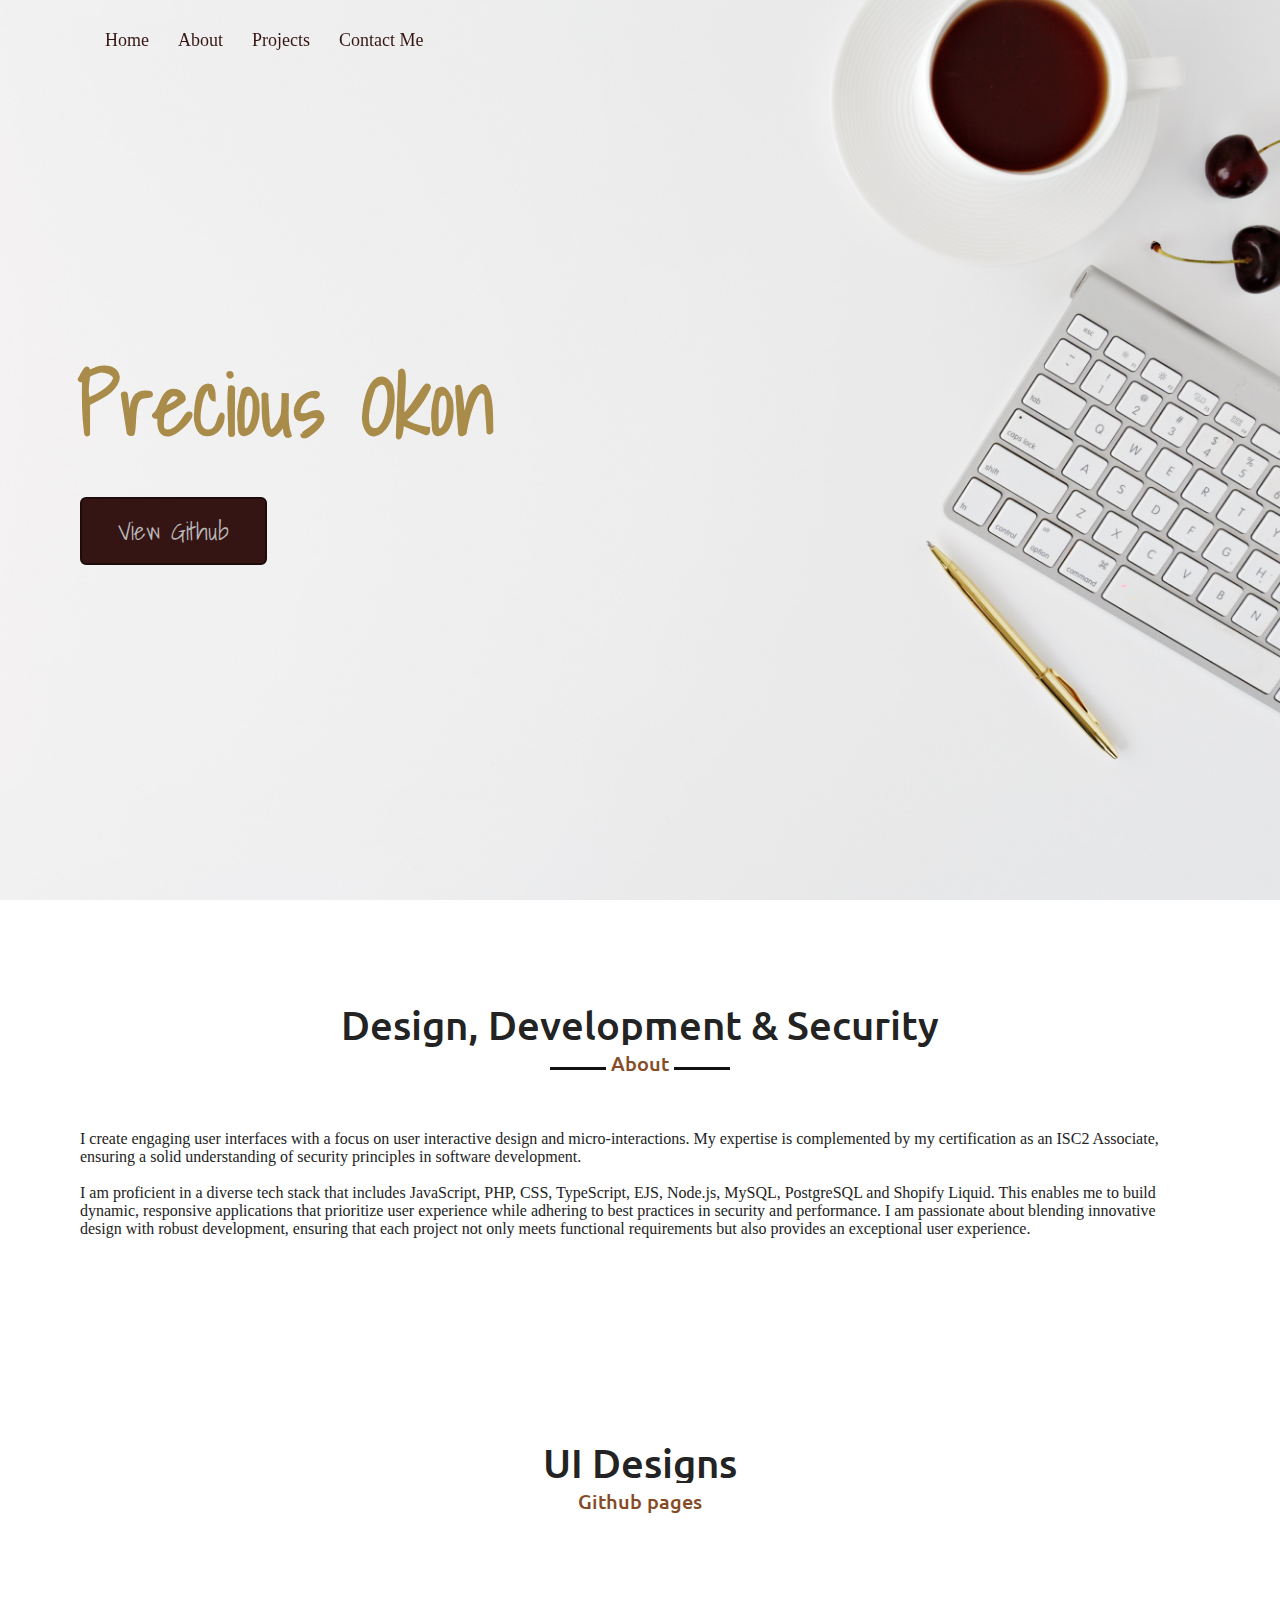
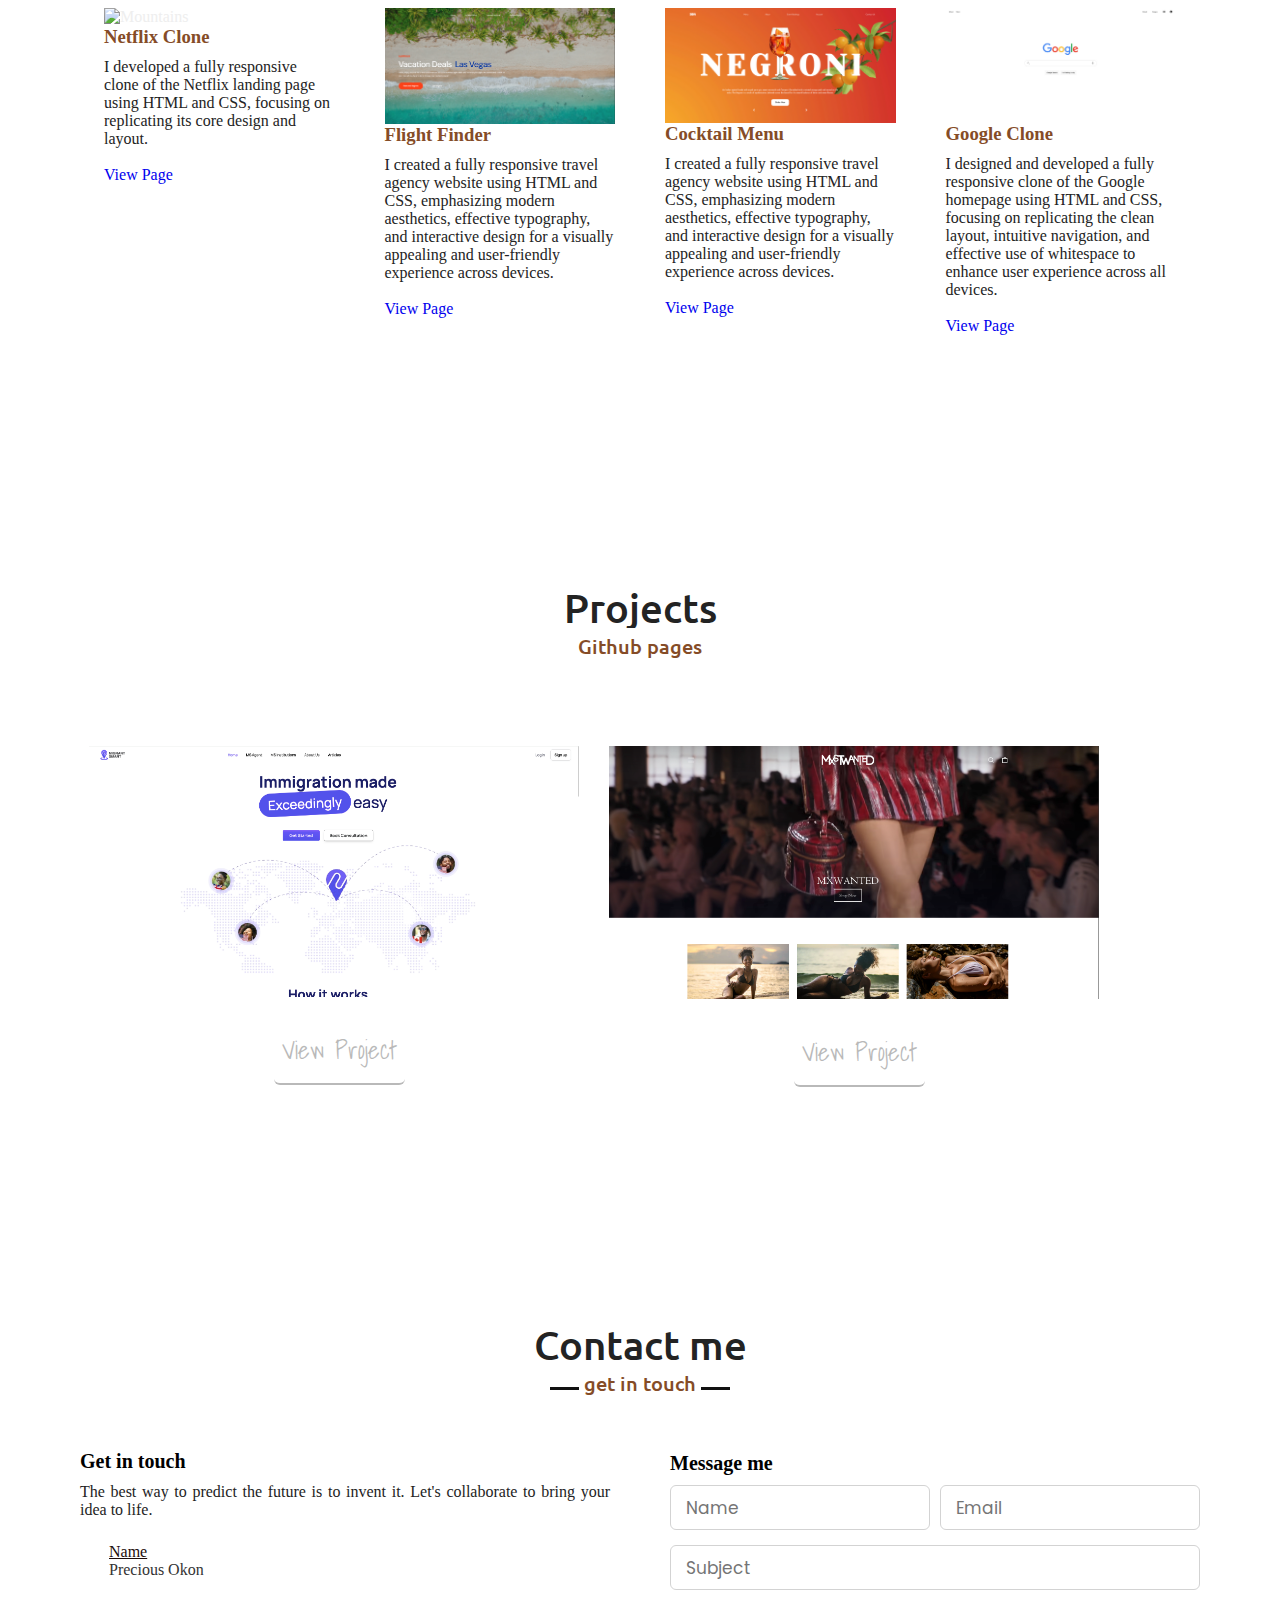
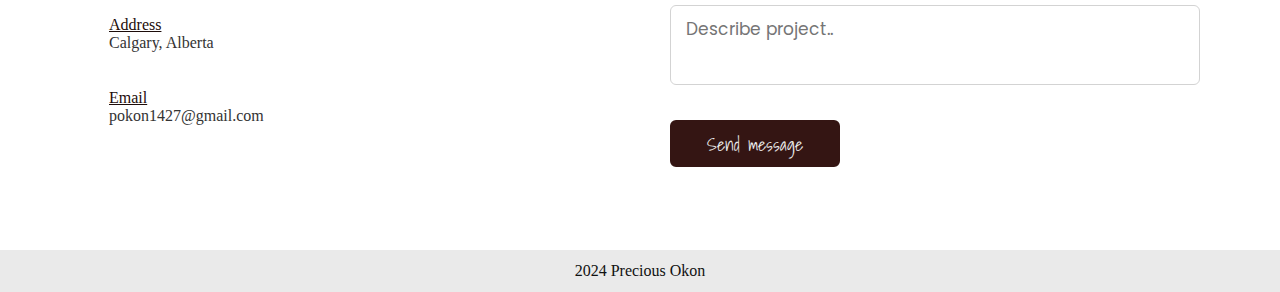
==== commit bd5fd0ba: "update project link and details" ====
--- a/index.html
+++ b/index.html
@@ -35,7 +35,7 @@
                 <li><a href="#about" class="menu-btn">About</a></li>
                 <li><a href="#services" class="menu-btn">Projects</a></li>
                 <!-- <li><a href="#skills" class="menu-btn">Skills</a></li> -->
-                <li><a href="#contact" class="menu-btn">Contacts</a></li>
+                <li><a href="#contact" class="menu-btn">Contact Me</a></li>
             </ul>
             <div class="menu-btn">
                 <i class="fas fa-bars"></i>
@@ -49,32 +49,31 @@
             <div class="home-content">
                 <div class="text-2">Precious Okon</div>
                 <div class="text-3"><span class="typing"></span></div>
-                <a href="aboutproject.html">Explore</a>
+                <a href="https://github.com/jaeleen?tab=repositories">View Github</a>
                 <!-- <a href="aboutproject.html">Book a service</a> -->
             </div>
         </div>
     </section>
-
-    <!-- Web development projects section starts here -->
-    <section class="services" id="services">
-        <div class="max-width">
-            <h2 class="title">Projects</h2>
-            <div class="serv-content">
-               
-                <div class="row">
-                    <div class="row_posters">
-                            <img src="Assets1/shopify-project.png" alt="" class="row_poster row_posterLarge">
-                            <img src="Assets1/shopify-project.png" alt="" class="row_poster row_posterLarge">
-                    </div>
-                </div>
-                <a href="aboutproject.html">Book a service</a>
-            </div>
-        </div>
-    </section>
-
-
-    <!-- Ui designs -->
-    <section class="services" id="uidesign">
+     <!-- about section starts here -->
+     <section class="about" id="about">
+        <div class="max-width">
+            <h2 class="title">Design, Development & Security</h2>
+            <div class="about-content">
+            
+                <div class="">
+                    <p>I create engaging user interfaces with a focus on user interactive design and micro-interactions. My expertise is complemented by my certification as an ISC2 Associate, ensuring a solid understanding of security principles in software development.
+                        <br><br>
+                        I am proficient in a diverse tech stack that includes JavaScript, PHP, CSS, TypeScript, EJS, Node.js, MySQL, PostgreSQL and Shopify Liquid. This enables me to build dynamic, responsive applications that prioritize user experience while adhering to best practices in security and performance.
+                        
+                        I am passionate about blending innovative design with robust development, ensuring that each project not only meets functional requirements but also provides an exceptional user experience.
+                    </p>
+                </div>
+            </div>
+        </div>
+    </section>
+
+     <!-- Ui designs -->
+     <section class="services" id="uidesign">
         <h2 class="title">UI Designs</h2>
     <div class="max-width">
 
@@ -109,7 +108,7 @@
         <h3>Cocktail Menu</h3>
         <p>I created a fully responsive travel agency website using HTML and CSS, emphasizing modern aesthetics, effective typography, and interactive design for a visually appealing and user-friendly experience across devices. <br> <br>
 
-            <a href="https://jaeleen.github.io/Netflix-Clone/">View Page</a>
+            <a href="https://jaeleen.github.io/Cocktail-Menu/">View Page</a>
         </p>
       </div>
     </div>
@@ -128,23 +127,36 @@
    </div>
     </section>
 
-    <!-- about section starts here -->
-    <section class="about" id="about">
-        <div class="max-width">
-            <h2 class="title">Design, Development & Security</h2>
-            <div class="about-content">
-            
-                <div class="">
-                    <p>I specialize in creating engaging user interfaces with a focus on user interactive design and micro-interactions. My expertise is complemented by my certifications as an AMDN and an ISC2 Associate, ensuring a solid understanding of security principles in software development.
-                        <br><br>
-                        I am proficient in a diverse tech stack that includes JavaScript, PHP, CSS, TypeScript, EJS, Node.js, and Shopify Liquid. This enables me to build dynamic, responsive applications that prioritize user experience while adhering to best practices in security and performance.
-                        
-                        I am passionate about blending innovative design with robust development, ensuring that each project not only meets functional requirements but also provides an exceptional user experience.
-                    </p>
-                </div>
-            </div>
-        </div>
-    </section>
+
+    <!-- Web development projects section starts here -->
+    <section class="services" id="services">
+        <div class="max-width">
+            <h2 class="title">Projects</h2>
+            <div class="serv-content">
+                <div class="row">
+                    <div class="row_posters">
+                        <div class="poster-item">
+                            <img src="Assets1/Screenshot 2024-10-21 at 8.46.42 AM.png" alt="" class="row_poster row_posterLarge">
+                            <a href="aboutmigrantsmart.html">
+                                View Project
+                            </a>
+                        </div>
+                        <div class="poster-item">
+                            <img src="Assets1/shopify-project.png" alt="" class="row_poster row_posterLarge">
+                            <a href="aboutproject.html">
+                                View Project
+                            </a>
+                        </div>
+                    </div>
+                </div>
+                <!-- <a href="aboutproject.html">Book a service</a> -->
+            </div>
+        </div>
+    </section>
+
+
+   
+   
 
 
 
--- a/mystyle.css
+++ b/mystyle.css
@@ -622,6 +622,69 @@
     background: none;
 }
 
+/* about project */
+.aboutproject {
+    font-family: 'Montserrat', sans-serif;
+    color: #333;
+    line-height: 1.6;
+    padding: 20px;
+    background-color: #f9f9f9;
+    border-radius: 8px;
+    box-shadow: 0 4px 8px rgba(0, 0, 0, 0.1);
+    margin-bottom: 30px;
+}
+
+.aboutproject h2 {
+    font-family: 'Merriweather', serif;
+    font-size: 24px;
+    color: #2c3e50;
+    margin-bottom: 10px;
+}
+
+.aboutproject p {
+    margin-bottom: 20px;
+    font-size: 16px;
+}
+
+.aboutproject ul {
+    margin-left: 20px;
+    list-style-type: disc;
+}
+
+.aboutproject ul ul {
+    list-style-type: circle;
+    margin-left: 20px;
+}
+
+.aboutproject li {
+    margin-bottom: 10px;
+}
+
+.aboutproject strong {
+    color: #2c3e50;
+    font-weight: 600;
+}
+
+.aboutproject a {
+    color: #3498db;
+    text-decoration: none;
+}
+
+.aboutproject a:hover {
+    text-decoration: underline;
+}
+
+.aboutproject ul ul li {
+    margin-bottom: 8px;
+}
+
+.aboutproject h2 {
+    border-bottom: 2px solid #3498db;
+    padding-bottom: 8px;
+    margin-bottom: 20px;
+}
+
+
 /* footer section styling starts  */
 footer{
     background: #EAEAEA;
@@ -630,6 +693,47 @@
     color: #111;
 }
 
+/* Button overlay on project styling */
+.poster-item {
+    position: relative; /* This allows the button to be positioned over the image */
+    width: 500px;
+    margin-right: 20px; /* Add spacing between items */
+    text-align: center; /* Center the text under the image */
+    flex-shrink: 0; /* Prevent the item from shrinking */
+    overflow: hidden; /* Hide any overflow (including the button when it's not visible) */
+}
+/* The overlay button */
+.overlay-btn {
+    position: absolute;
+    top: 50%;
+    left: 50%;
+    transform: translate(-50%, -50%); /* Center the button */
+    background-color: rgba(0, 0, 0, 0.7); /* Semi-transparent background */
+    color: white;
+    border: none;
+    padding: 10px 20px;
+    font-size: 16px;
+    cursor: pointer;
+    opacity: 0; /* Hidden initially */
+    transition: opacity 0.3s ease; /* Smooth fade-in */
+    text-transform: uppercase;
+    z-index: 10; /* Ensure button is above the image */
+}
+
+/* Show the button on hover */
+.poster-item:hover .overlay-btn {
+    opacity: 1; /* Show the button */
+}
+
+/* Optional button hover styling */
+.overlay-btn:hover {
+    background-color: rgba(0, 0, 0, 0.9); /* Slightly darker on hover */
+}
+
+/* Optional button focus styling for accessibility */
+.overlay-btn:focus {
+    outline: 2px solid white; /* Add an outline for keyboard accessibility */
+}
 /* responsive media querry start */
 @media (max-width: 1300px){
     .home .max-width{
